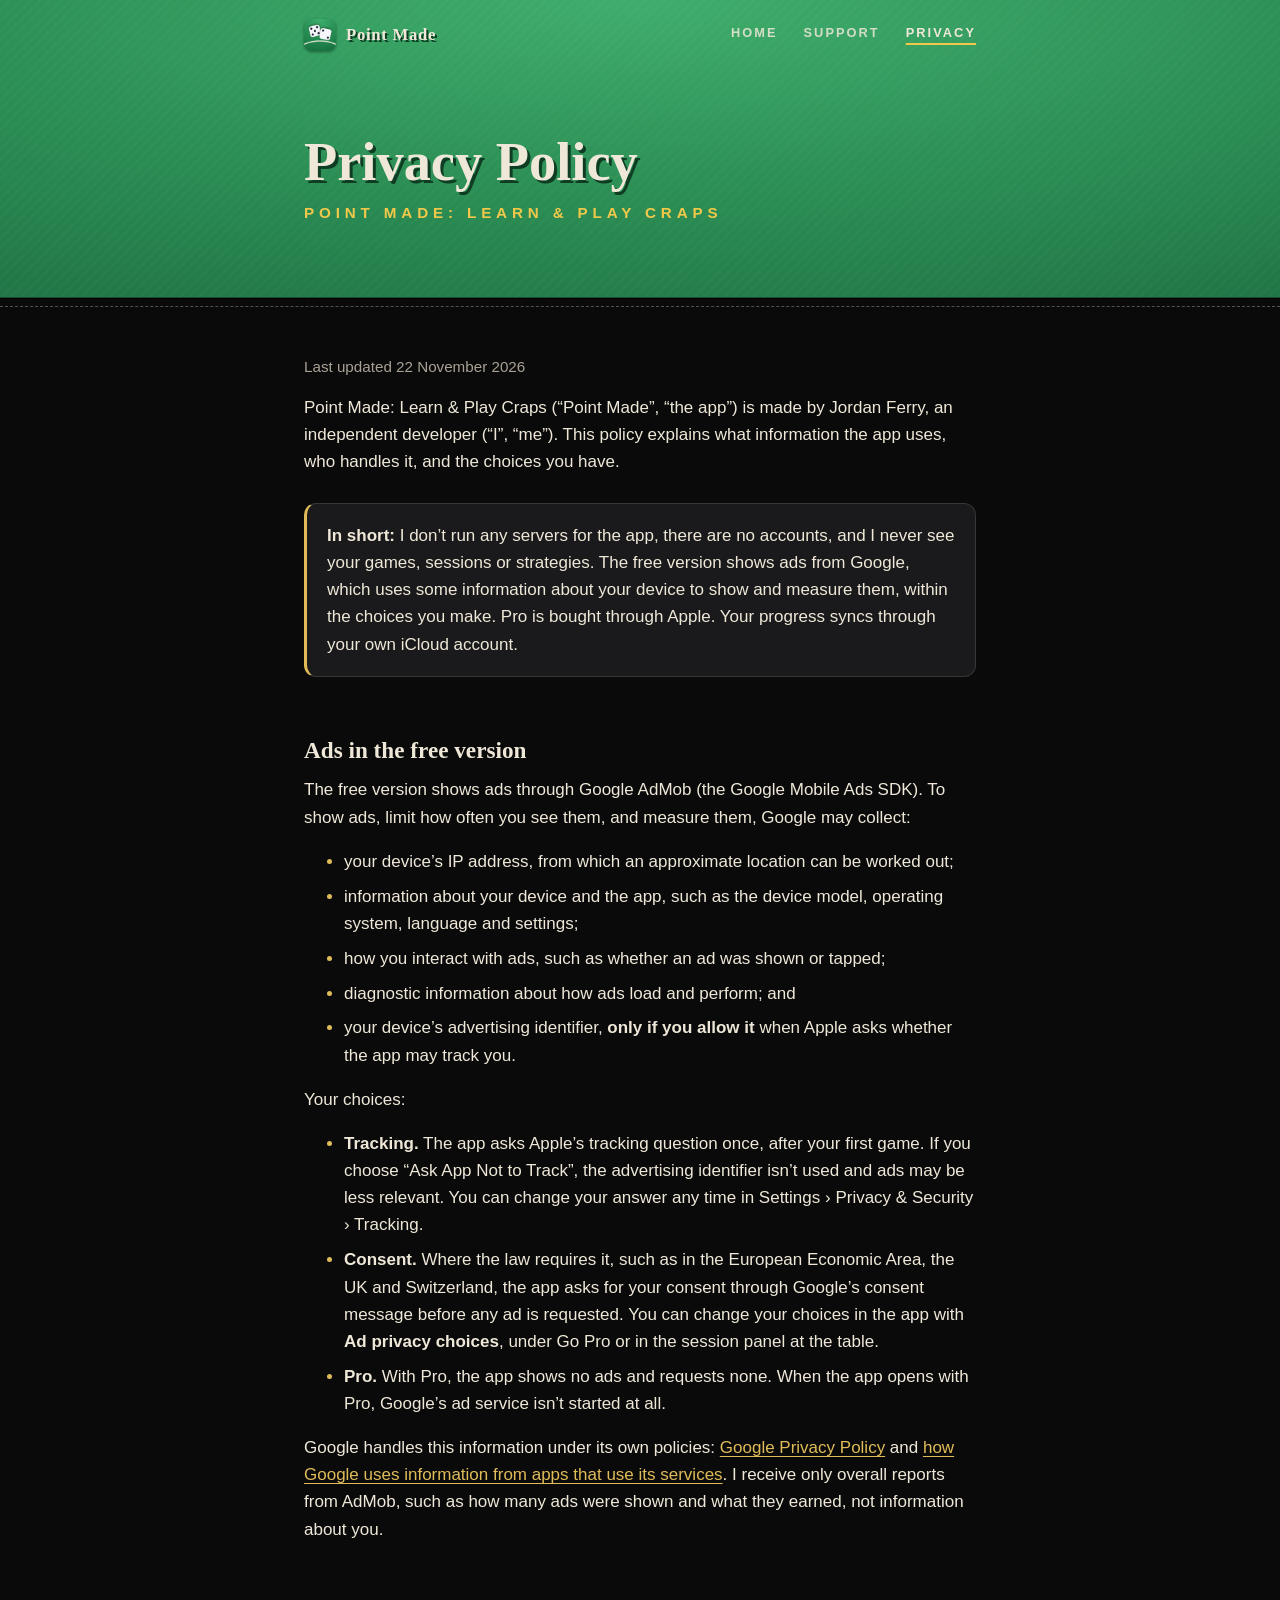
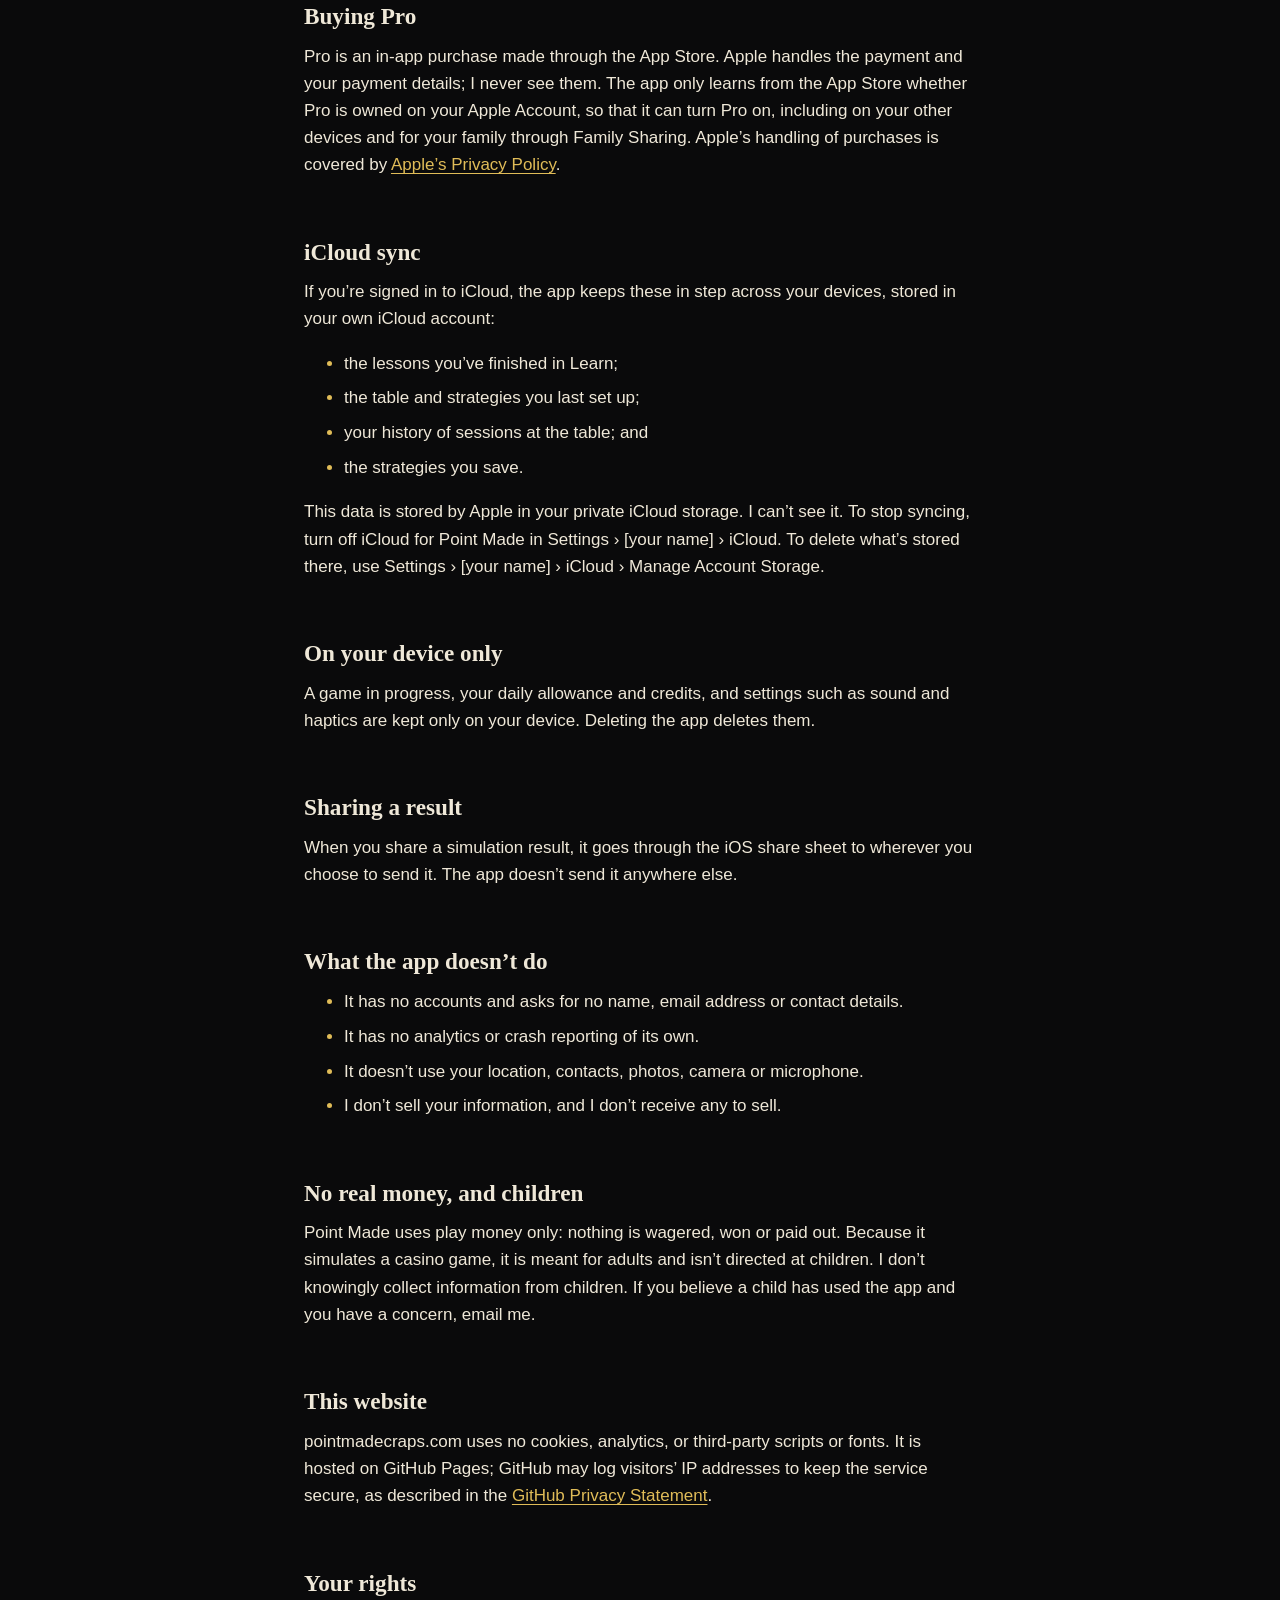
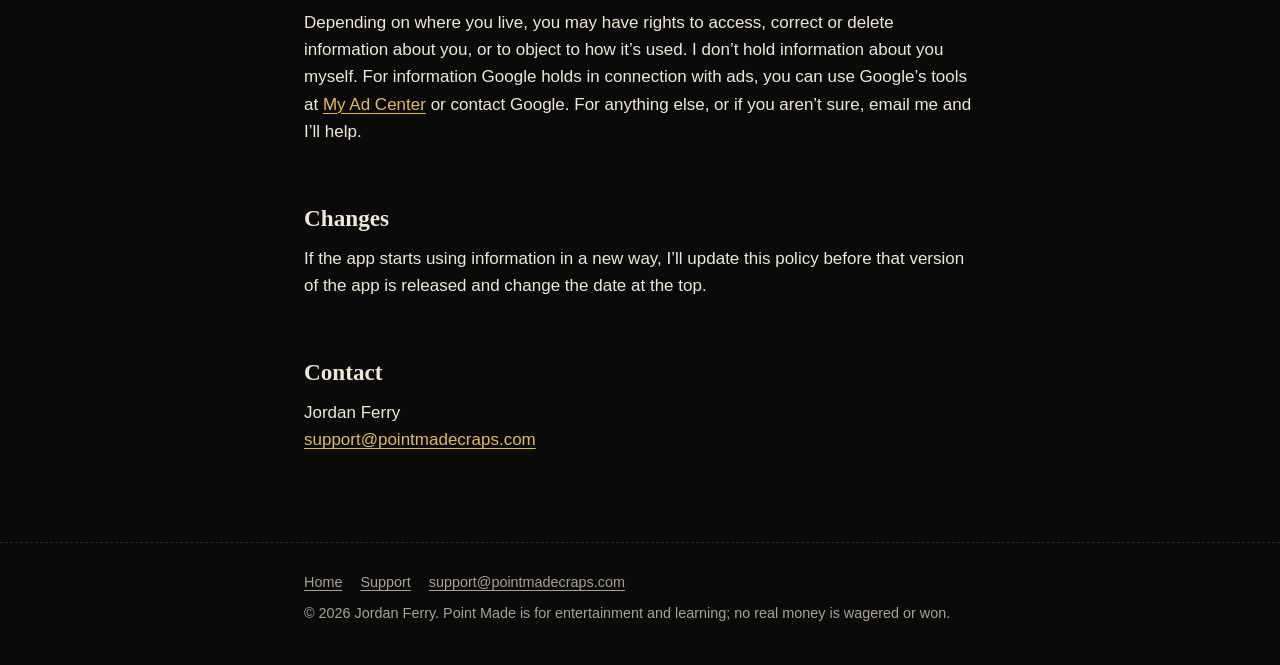
==== privacy/index.html @ c073415a "The first pages: home, support, privacy policy Plain HTML and one stylesheet, dressed like the app (" ====
<!doctype html>
<html lang="en">
<head>
  <meta charset="utf-8">
  <meta name="viewport" content="width=device-width, initial-scale=1, viewport-fit=cover">
  <title>Privacy Policy · Point Made</title>
  <meta name="description" content="How Point Made: Learn &amp; Play Craps handles your information: ads from Google in the free version, the Pro purchase through the App Store, and sync through your own iCloud.">
  <meta name="theme-color" content="#2c8f55">
  <link rel="icon" href="/images/icon-32.png" sizes="32x32" type="image/png">
  <link rel="apple-touch-icon" href="/images/icon-180.png">
  <link rel="stylesheet" href="/styles.css">
</head>
<body>
  <a class="skip" href="#main">Skip to content</a>

  <header class="felt">
    <div class="bar">
      <a class="mark" href="/"><img src="/images/icon-180.png" alt="" width="32" height="32"><span>Point Made</span></a>
      <nav aria-label="Site">
        <ul>
          <li><a href="/">Home</a></li>
          <li><a href="/support/">Support</a></li>
          <li><a href="/privacy/" aria-current="page">Privacy</a></li>
        </ul>
      </nav>
    </div>
    <div class="hero">
      <h1 class="page-title">Privacy Policy</h1>
      <p class="tagline">Point Made: Learn &amp; Play Craps</p>
    </div>
  </header>

  <main id="main">
    <div class="column">
      <p class="updated">Last updated 22 November 2026</p>

      <p>Point Made: Learn &amp; Play Craps (“Point Made”, “the app”) is made by Jordan Ferry, an independent developer (“I”, “me”). This policy explains what information the app uses, who handles it, and the choices you have.</p>

      <div class="note">
        <p><strong>In short:</strong> I don’t run any servers for the app, there are no accounts, and I never see your games, sessions or strategies. The free version shows ads from Google, which uses some information about your device to show and measure them, within the choices you make. Pro is bought through Apple. Your progress syncs through your own iCloud account.</p>
      </div>

      <h2>Ads in the free version</h2>
      <p>The free version shows ads through Google AdMob (the Google Mobile Ads SDK). To show ads, limit how often you see them, and measure them, Google may collect:</p>
      <ul>
        <li>your device’s IP address, from which an approximate location can be worked out;</li>
        <li>information about your device and the app, such as the device model, operating system, language and settings;</li>
        <li>how you interact with ads, such as whether an ad was shown or tapped;</li>
        <li>diagnostic information about how ads load and perform; and</li>
        <li>your device’s advertising identifier, <strong>only if you allow it</strong> when Apple asks whether the app may track you.</li>
      </ul>
      <p>Your choices:</p>
      <ul>
        <li><strong>Tracking.</strong> The app asks Apple’s tracking question once, after your first game. If you choose “Ask App Not to Track”, the advertising identifier isn’t used and ads may be less relevant. You can change your answer any time in Settings › Privacy &amp; Security › Tracking.</li>
        <li><strong>Consent.</strong> Where the law requires it, such as in the European Economic Area, the UK and Switzerland, the app asks for your consent through Google’s consent message before any ad is requested. You can change your choices in the app with <strong>Ad privacy choices</strong>, under Go Pro or in the session panel at the table.</li>
        <li><strong>Pro.</strong> With Pro, the app shows no ads and requests none. When the app opens with Pro, Google’s ad service isn’t started at all.</li>
      </ul>
      <p>Google handles this information under its own policies: <a href="https://policies.google.com/privacy">Google Privacy Policy</a> and <a href="https://policies.google.com/technologies/partner-sites">how Google uses information from apps that use its services</a>. I receive only overall reports from AdMob, such as how many ads were shown and what they earned, not information about you.</p>

      <h2>Buying Pro</h2>
      <p>Pro is an in-app purchase made through the App Store. Apple handles the payment and your payment details; I never see them. The app only learns from the App Store whether Pro is owned on your Apple Account, so that it can turn Pro on, including on your other devices and for your family through Family Sharing. Apple’s handling of purchases is covered by <a href="https://www.apple.com/legal/privacy/">Apple’s Privacy Policy</a>.</p>

      <h2>iCloud sync</h2>
      <p>If you’re signed in to iCloud, the app keeps these in step across your devices, stored in your own iCloud account:</p>
      <ul>
        <li>the lessons you’ve finished in Learn;</li>
        <li>the table and strategies you last set up;</li>
        <li>your history of sessions at the table; and</li>
        <li>the strategies you save.</li>
      </ul>
      <p>This data is stored by Apple in your private iCloud storage. I can’t see it. To stop syncing, turn off iCloud for Point Made in Settings › [your name] › iCloud. To delete what’s stored there, use Settings › [your name] › iCloud › Manage Account Storage.</p>

      <h2>On your device only</h2>
      <p>A game in progress, your daily allowance and credits, and settings such as sound and haptics are kept only on your device. Deleting the app deletes them.</p>

      <h2>Sharing a result</h2>
      <p>When you share a simulation result, it goes through the iOS share sheet to wherever you choose to send it. The app doesn’t send it anywhere else.</p>

      <h2>What the app doesn’t do</h2>
      <ul>
        <li>It has no accounts and asks for no name, email address or contact details.</li>
        <li>It has no analytics or crash reporting of its own.</li>
        <li>It doesn’t use your location, contacts, photos, camera or microphone.</li>
        <li>I don’t sell your information, and I don’t receive any to sell.</li>
      </ul>

      <h2>No real money, and children</h2>
      <p>Point Made uses play money only: nothing is wagered, won or paid out. Because it simulates a casino game, it is meant for adults and isn’t directed at children. I don’t knowingly collect information from children. If you believe a child has used the app and you have a concern, email me.</p>

      <h2>This website</h2>
      <p>pointmadecraps.com uses no cookies, analytics, or third-party scripts or fonts. It is hosted on GitHub Pages; GitHub may log visitors’ IP addresses to keep the service secure, as described in the <a href="https://docs.github.com/site-policy/privacy-policies/github-general-privacy-statement">GitHub Privacy Statement</a>.</p>

      <h2>Your rights</h2>
      <p>Depending on where you live, you may have rights to access, correct or delete information about you, or to object to how it’s used. I don’t hold information about you myself. For information Google holds in connection with ads, you can use Google’s tools at <a href="https://myadcenter.google.com/">My Ad Center</a> or contact Google. For anything else, or if you aren’t sure, email me and I’ll help.</p>

      <h2>Changes</h2>
      <p>If the app starts using information in a new way, I’ll update this policy before that version of the app is released and change the date at the top.</p>

      <h2>Contact</h2>
      <p>Jordan Ferry<br><a href="mailto:support@pointmadecraps.com">support@pointmadecraps.com</a></p>
    </div>
  </main>

  <footer>
    <div class="column">
      <p class="links"><a href="/">Home</a><a href="/support/">Support</a><a href="mailto:support@pointmadecraps.com">support@pointmadecraps.com</a></p>
      <p>© 2026 Jordan Ferry. Point Made is for entertainment and learning; no real money is wagered or won.</p>
    </div>
  </footer>
</body>
</html>
---- styles.css ----
/*
  Point Made — dressed like the app: the felt's green for the header, the
  rail's black below it, bone-white text, brass for what you can press.
  One deliberate dark look, as in the app. No web fonts: Rockwell is the
  slab face the app screens its layout in, built into Apple devices and most
  Windows machines; elsewhere a sturdy serif stands in. Nothing here loads
  from anywhere but this site.
*/

:root {
  color-scheme: dark;

  --ground: #0a0a0b;
  --panel: #1a1a1c;
  --well: #0f0f10;
  --text: #efe8d8;
  --quiet: #a9a294;
  --hairline: rgba(239, 232, 216, 0.14);
  --seam: rgba(239, 232, 216, 0.32);

  --felt-centre: #3fae6c;
  --felt-middle: #2c8f55;
  --felt-edge: #1b6a3f;
  --felt-shadow: #0f3d24;
  --tagline: #f2c84b;

  --brass-top: #e0bc58;
  --brass-bottom: #a8791f;
  --on-brass: #1e1505;

  --win: #7ee6a8;

  --slab: Rockwell, "Rockwell Nova", "Roboto Slab", "Zilla Slab", "Clarendon", Georgia, serif;
  --body: -apple-system, BlinkMacSystemFont, "SF Pro Text", "Segoe UI", Roboto, "Helvetica Neue", Arial, sans-serif;

  --measure: 42rem;
  --gutter: clamp(16px, 5vw, 40px);
}

*, *::before, *::after { box-sizing: border-box; }

html { -webkit-text-size-adjust: 100%; }

body {
  margin: 0;
  background: var(--ground);
  color: var(--text);
  font: 400 1.0625rem/1.6 var(--body);
  -webkit-font-smoothing: antialiased;
}

img { max-width: 100%; height: auto; display: block; }

a { color: var(--brass-top); text-underline-offset: 0.18em; text-decoration-thickness: 1px; }
a:hover { color: #f0d27a; }

:focus-visible {
  outline: 2px solid var(--brass-top);
  outline-offset: 3px;
  border-radius: 4px;
}

.skip {
  position: absolute;
  left: -999px;
  top: 8px;
  padding: 8px 14px;
  background: var(--brass-top);
  color: var(--on-brass);
  border-radius: 8px;
  font-weight: 700;
  z-index: 10;
}
.skip:focus { left: 8px; }

/* ---------- The felt: header ---------- */

.felt {
  position: relative;
  background:
    repeating-linear-gradient(135deg, rgba(255, 255, 255, 0.025) 0 2px, transparent 2px 7px),
    radial-gradient(120% 140% at 50% 0%, var(--felt-centre) 0%, var(--felt-middle) 45%, var(--felt-edge) 100%);
  padding-inline: var(--gutter);
  /* The rail's stitched seam where the felt ends. */
  border-bottom: 1px solid #000;
  box-shadow: inset 0 -1px 0 rgba(0, 0, 0, 0.35);
}
.felt::after {
  content: "";
  position: absolute;
  left: 0;
  right: 0;
  bottom: -9px;
  height: 0;
  border-top: 1.5px dashed var(--seam);
}

.bar {
  max-width: var(--measure);
  margin-inline: auto;
  display: flex;
  align-items: center;
  justify-content: space-between;
  gap: 16px;
  padding-block: 18px;
}

.mark {
  display: inline-flex;
  align-items: center;
  gap: 10px;
  color: var(--text);
  text-decoration: none;
  font: 700 1.05rem/1 var(--slab);
  letter-spacing: 0.04em;
  text-shadow: 2px 2px 0 var(--felt-shadow);
}
.mark img { width: 32px; height: 32px; border-radius: 8px; box-shadow: 0 1px 3px rgba(0, 0, 0, 0.4); }
.mark:hover { color: var(--text); }

nav ul {
  display: flex;
  gap: clamp(14px, 4vw, 26px);
  margin: 0;
  padding: 0;
  list-style: none;
}
nav a {
  color: var(--text);
  text-decoration: none;
  font-size: 0.8rem;
  font-weight: 700;
  letter-spacing: 0.16em;
  text-transform: uppercase;
  opacity: 0.85;
}
nav a:hover { color: var(--text); opacity: 1; }
nav a[aria-current="page"] { opacity: 1; text-decoration: underline; text-decoration-color: var(--tagline); text-underline-offset: 0.5em; text-decoration-thickness: 2px; }

.hero {
  max-width: var(--measure);
  margin-inline: auto;
  padding-block: clamp(28px, 7vw, 64px) clamp(36px, 8vw, 72px);
}

.wordmark {
  margin: 0;
  font: 700 clamp(2.9rem, 13vw, 5.4rem)/0.95 var(--slab);
  letter-spacing: 0.01em;
  color: var(--text);
  text-shadow: 3px 4px 0 var(--felt-shadow);
  text-wrap: balance;
}

.tagline {
  margin: 14px 0 0;
  color: var(--tagline);
  font-weight: 800;
  font-size: clamp(0.78rem, 2.6vw, 0.95rem);
  letter-spacing: 0.32em;
  text-transform: uppercase;
}

.lead {
  max-width: 36rem;
  margin: 24px 0 0;
  font-size: clamp(1.1rem, 3.2vw, 1.3rem);
  line-height: 1.5;
  color: var(--text);
}

.page-title {
  margin: 0;
  font: 700 clamp(2.2rem, 9vw, 3.4rem)/1 var(--slab);
  text-shadow: 3px 3px 0 var(--felt-shadow);
  text-wrap: balance;
}
.page-title + .tagline { margin-top: 12px; }

/* The App Store's place: a brass-edged plate until there's a badge. */
.plate {
  display: inline-flex;
  align-items: center;
  gap: 10px;
  margin-top: 28px;
  padding: 12px 18px;
  border-radius: 999px;
  background: rgba(10, 10, 11, 0.55);
  border: 1px solid rgba(224, 188, 88, 0.6);
  font-weight: 600;
  font-size: 0.95rem;
}
.plate .dot {
  width: 8px;
  height: 8px;
  border-radius: 50%;
  background: var(--tagline);
}

/* ---------- The rail: the page below ---------- */

main {
  padding-inline: var(--gutter);
  padding-block: clamp(36px, 7vw, 56px) 24px;
}

.column {
  max-width: var(--measure);
  margin-inline: auto;
}

h2 {
  margin: 2.6em 0 0.5em;
  font: 700 1.45rem/1.2 var(--slab);
  color: var(--text);
  text-wrap: balance;
}
.column > h2:first-child { margin-top: 0; }

h3 {
  margin: 1.8em 0 0.35em;
  font-size: 1.05rem;
  font-weight: 700;
  color: var(--text);
}

p, ul, ol { margin: 0 0 1em; }
li { margin-bottom: 0.45em; }
li::marker { color: var(--brass-top); }

.quiet { color: var(--quiet); }

.eyebrow {
  margin: 0 0 10px;
  color: var(--quiet);
  font-size: 0.75rem;
  font-weight: 700;
  letter-spacing: 0.18em;
  text-transform: uppercase;
}

/* Ways to play: four panels, two across where there's room. */
.modes {
  display: grid;
  grid-template-columns: repeat(auto-fit, minmax(min(100%, 17rem), 1fr));
  gap: 14px;
  margin: 0 0 8px;
  padding: 0;
  list-style: none;
}
.modes li {
  margin: 0;
  padding: 20px 20px 18px;
  background: var(--panel);
  border: 1px solid var(--hairline);
  border-radius: 16px;
}
.modes h3 {
  margin: 0 0 6px;
  font: 700 1.2rem/1.2 var(--slab);
}
.modes p { margin: 0; color: var(--quiet); }

/* A boxed note: the one thing on a page that stands apart. */
.note {
  margin: 1.6em 0;
  padding: 18px 20px;
  background: var(--panel);
  border: 1px solid var(--hairline);
  border-left: 3px solid var(--brass-top);
  border-radius: 12px;
}
.note p:last-child { margin-bottom: 0; }

.contact {
  display: inline-block;
  margin: 4px 0 8px;
  padding: 12px 22px;
  border-radius: 999px;
  background: linear-gradient(var(--brass-top), var(--brass-bottom));
  color: var(--on-brass);
  font-weight: 800;
  letter-spacing: 0.02em;
  text-decoration: none;
  box-shadow: 0 1px 0 rgba(255, 255, 255, 0.25) inset, 0 2px 6px rgba(0, 0, 0, 0.4);
}
.contact:hover { color: var(--on-brass); filter: brightness(1.06); }

/* Questions and answers. */
.faq {
  margin: 0;
  padding: 0;
  border-top: 1px solid var(--hairline);
}
.faq details {
  border-bottom: 1px solid var(--hairline);
}
.faq summary {
  cursor: pointer;
  list-style: none;
  padding: 16px 32px 16px 0;
  position: relative;
  font-weight: 700;
}
.faq summary::-webkit-details-marker { display: none; }
.faq summary::after {
  content: "+";
  position: absolute;
  right: 4px;
  top: 12px;
  color: var(--brass-top);
  font: 700 1.4rem/1.2 var(--body);
}
.faq details[open] summary::after { content: "–"; }
.faq details > div { padding: 0 0 12px; }
.after-faq { margin-top: 2em; }

/* Numbers that line up, like the app's allowance lines. */
.allowance {
  width: 100%;
  border-collapse: collapse;
  margin: 0.4em 0 1.2em;
  font-variant-numeric: tabular-nums;
}
.allowance th, .allowance td {
  text-align: left;
  padding: 10px 12px 10px 0;
  border-bottom: 1px solid var(--hairline);
  vertical-align: top;
}
.allowance th { color: var(--quiet); font-size: 0.75rem; letter-spacing: 0.14em; text-transform: uppercase; font-weight: 700; }
.allowance td:not(:first-child) { color: var(--win); font-weight: 700; white-space: nowrap; }

.updated { color: var(--quiet); font-size: 0.95rem; }

/* ---------- Footer ---------- */

footer {
  padding-inline: var(--gutter);
  padding-block: 28px 40px;
  margin-top: 48px;
  border-top: 1.5px dashed var(--hairline);
  color: var(--quiet);
  font-size: 0.9rem;
}
footer .column { display: grid; gap: 8px; }
footer p { margin: 0; }
footer a { color: var(--quiet); }
footer a:hover { color: var(--text); }
footer .links { display: flex; flex-wrap: wrap; gap: 6px 18px; }

@media (max-width: 480px) {
  .bar { flex-wrap: wrap; }
  .mark span { display: none; }
}
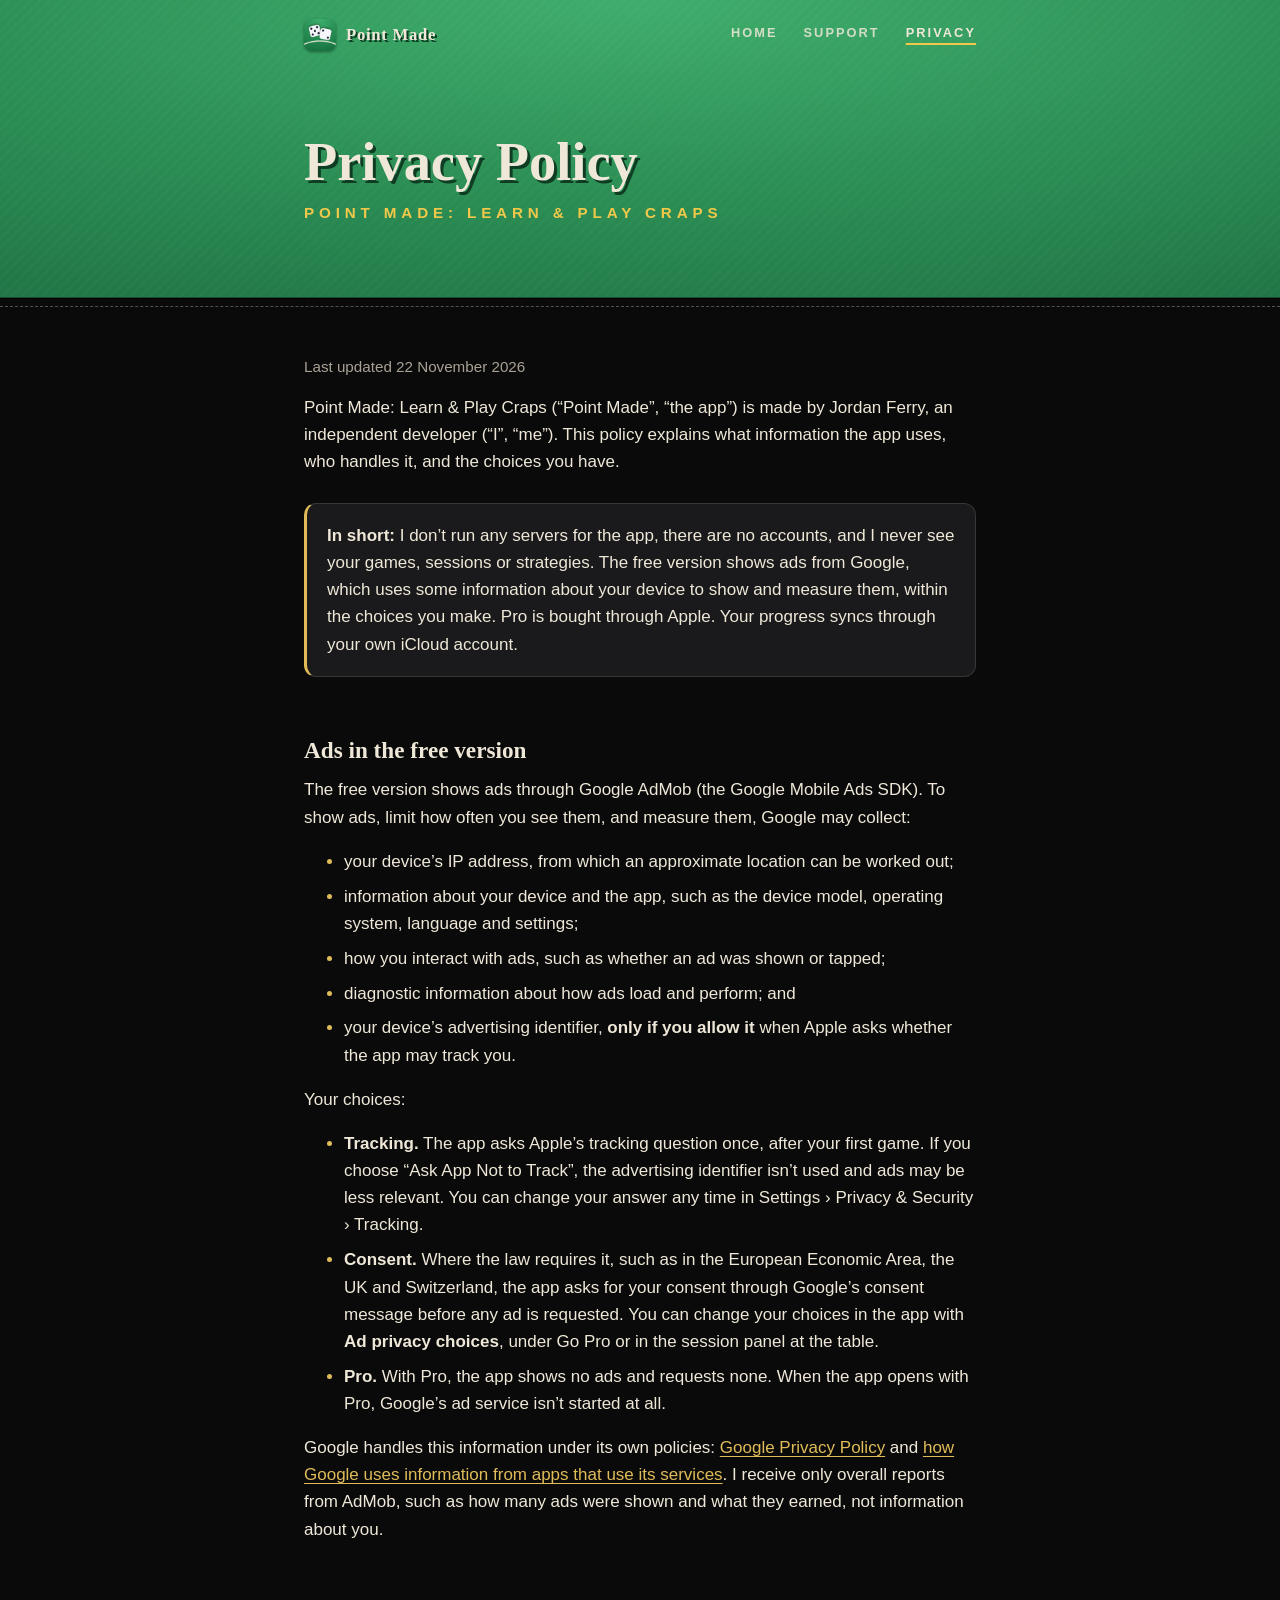
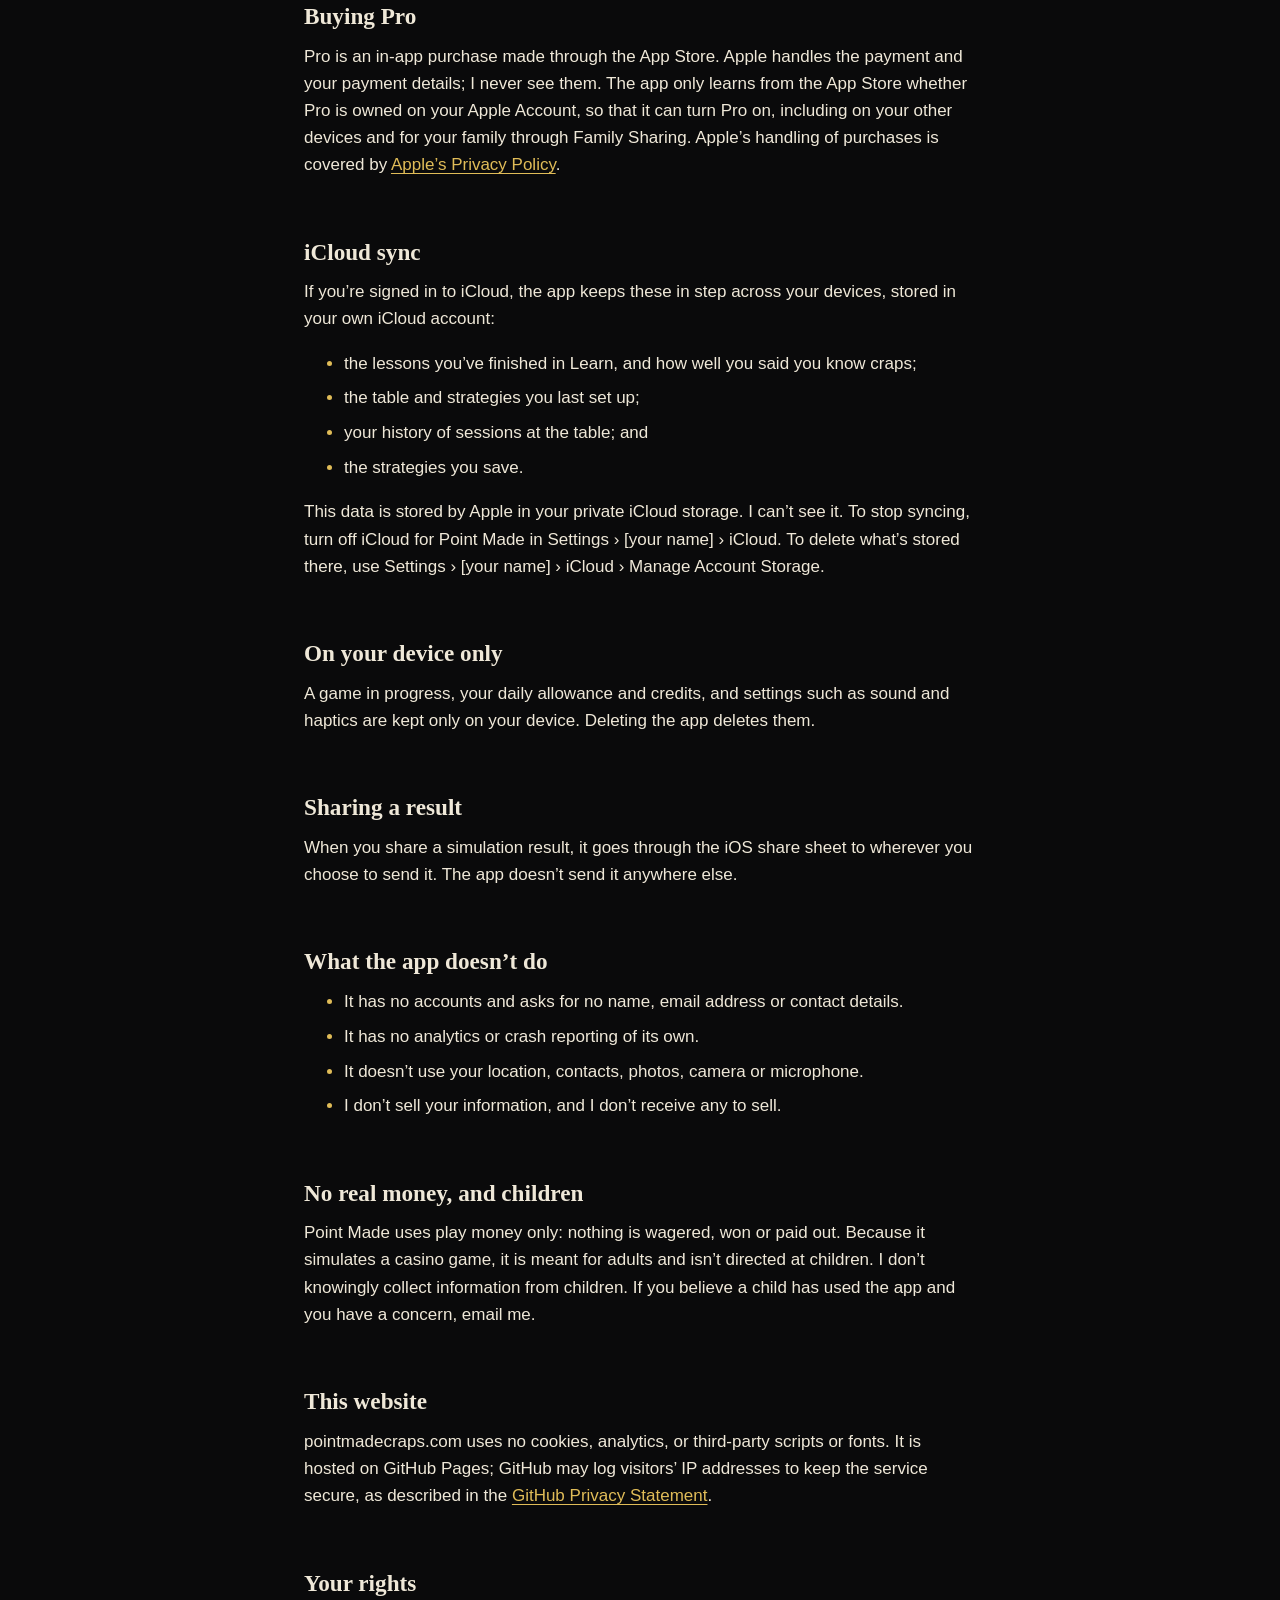
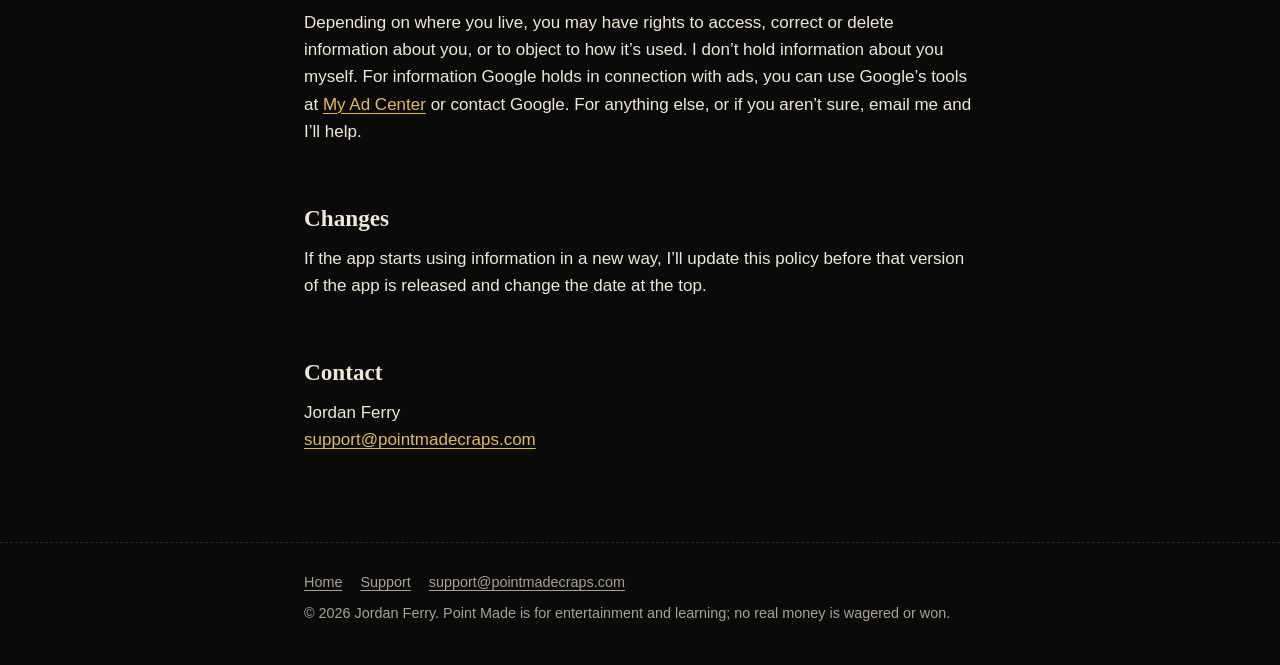
==== commit 94362c8a: "List the player's level among what syncs through iCloud Co-Authored-By: Claude Opus 5.5 <noreply@ant" ====
--- a/privacy/index.html
+++ b/privacy/index.html
@@ -63,7 +63,7 @@
       <h2>iCloud sync</h2>
       <p>If you’re signed in to iCloud, the app keeps these in step across your devices, stored in your own iCloud account:</p>
       <ul>
-        <li>the lessons you’ve finished in Learn;</li>
+        <li>the lessons you’ve finished in Learn, and how well you said you know craps;</li>
         <li>the table and strategies you last set up;</li>
         <li>your history of sessions at the table; and</li>
         <li>the strategies you save.</li>
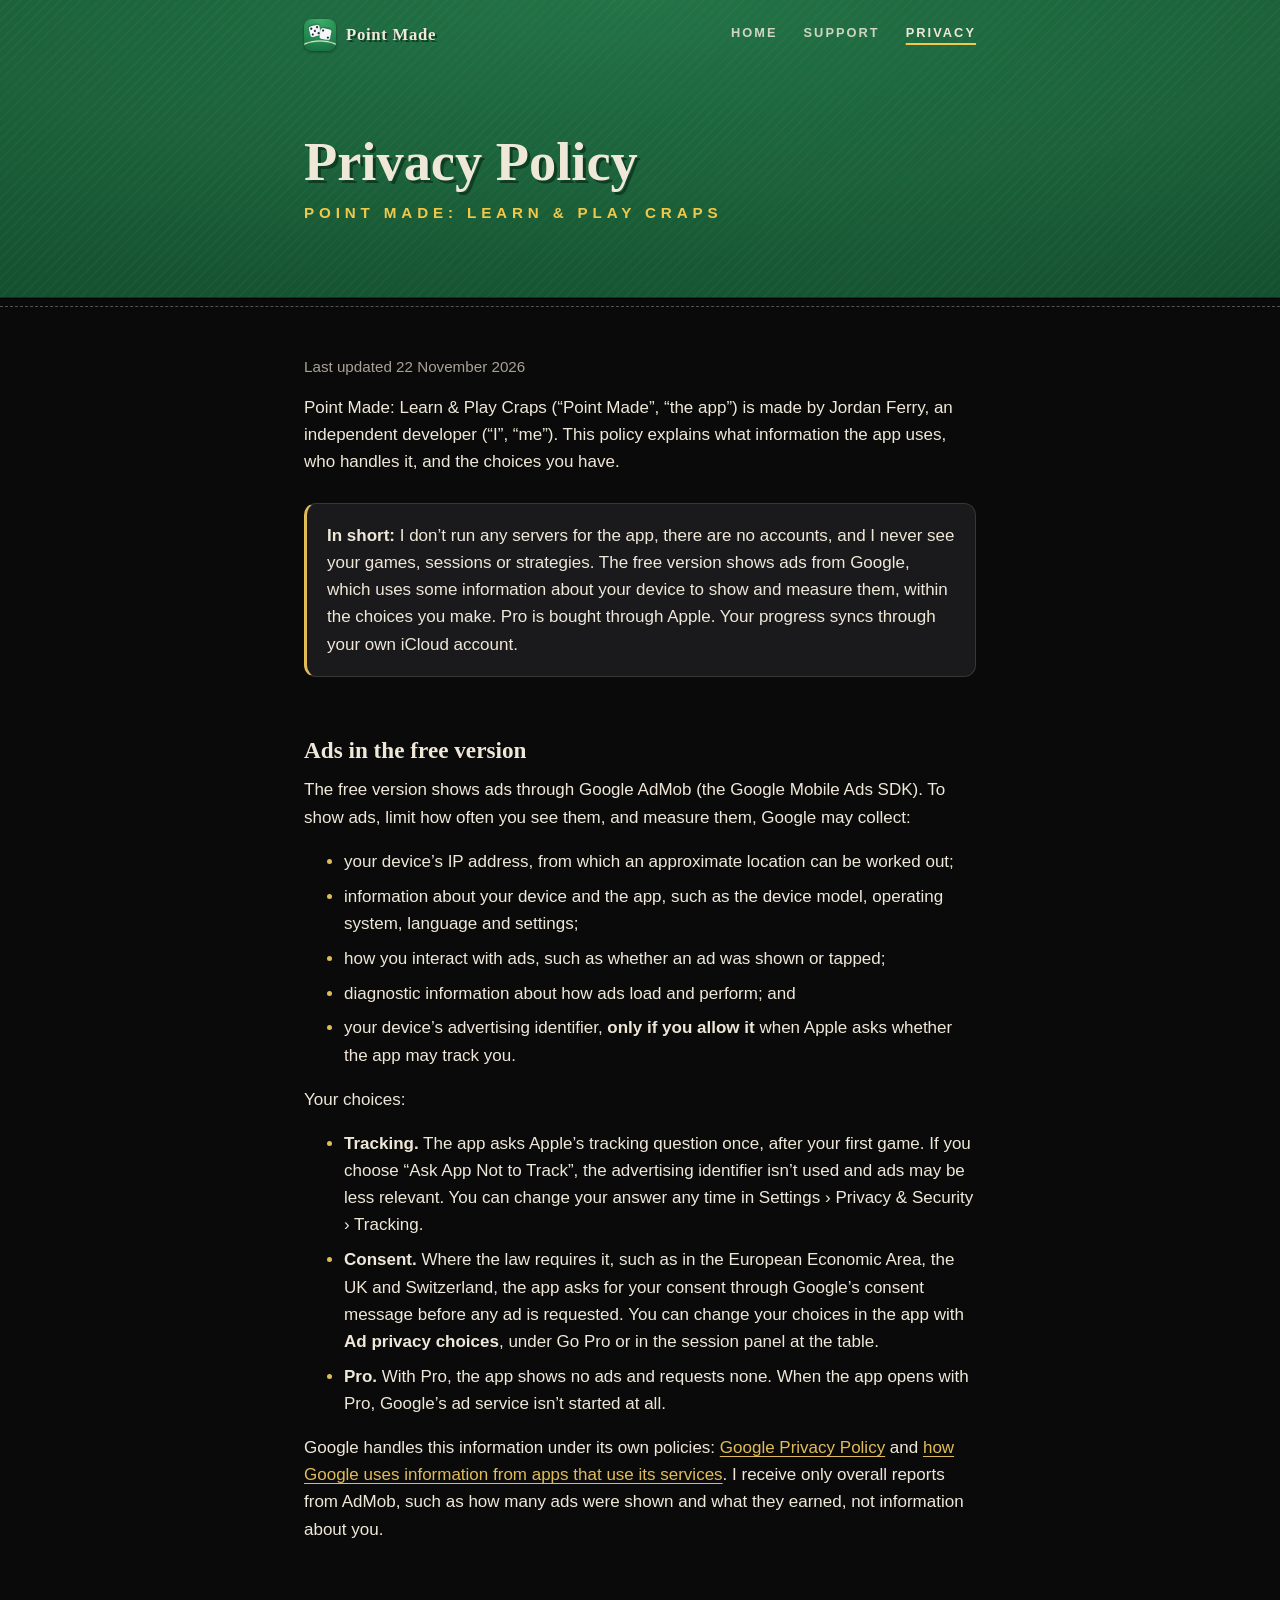
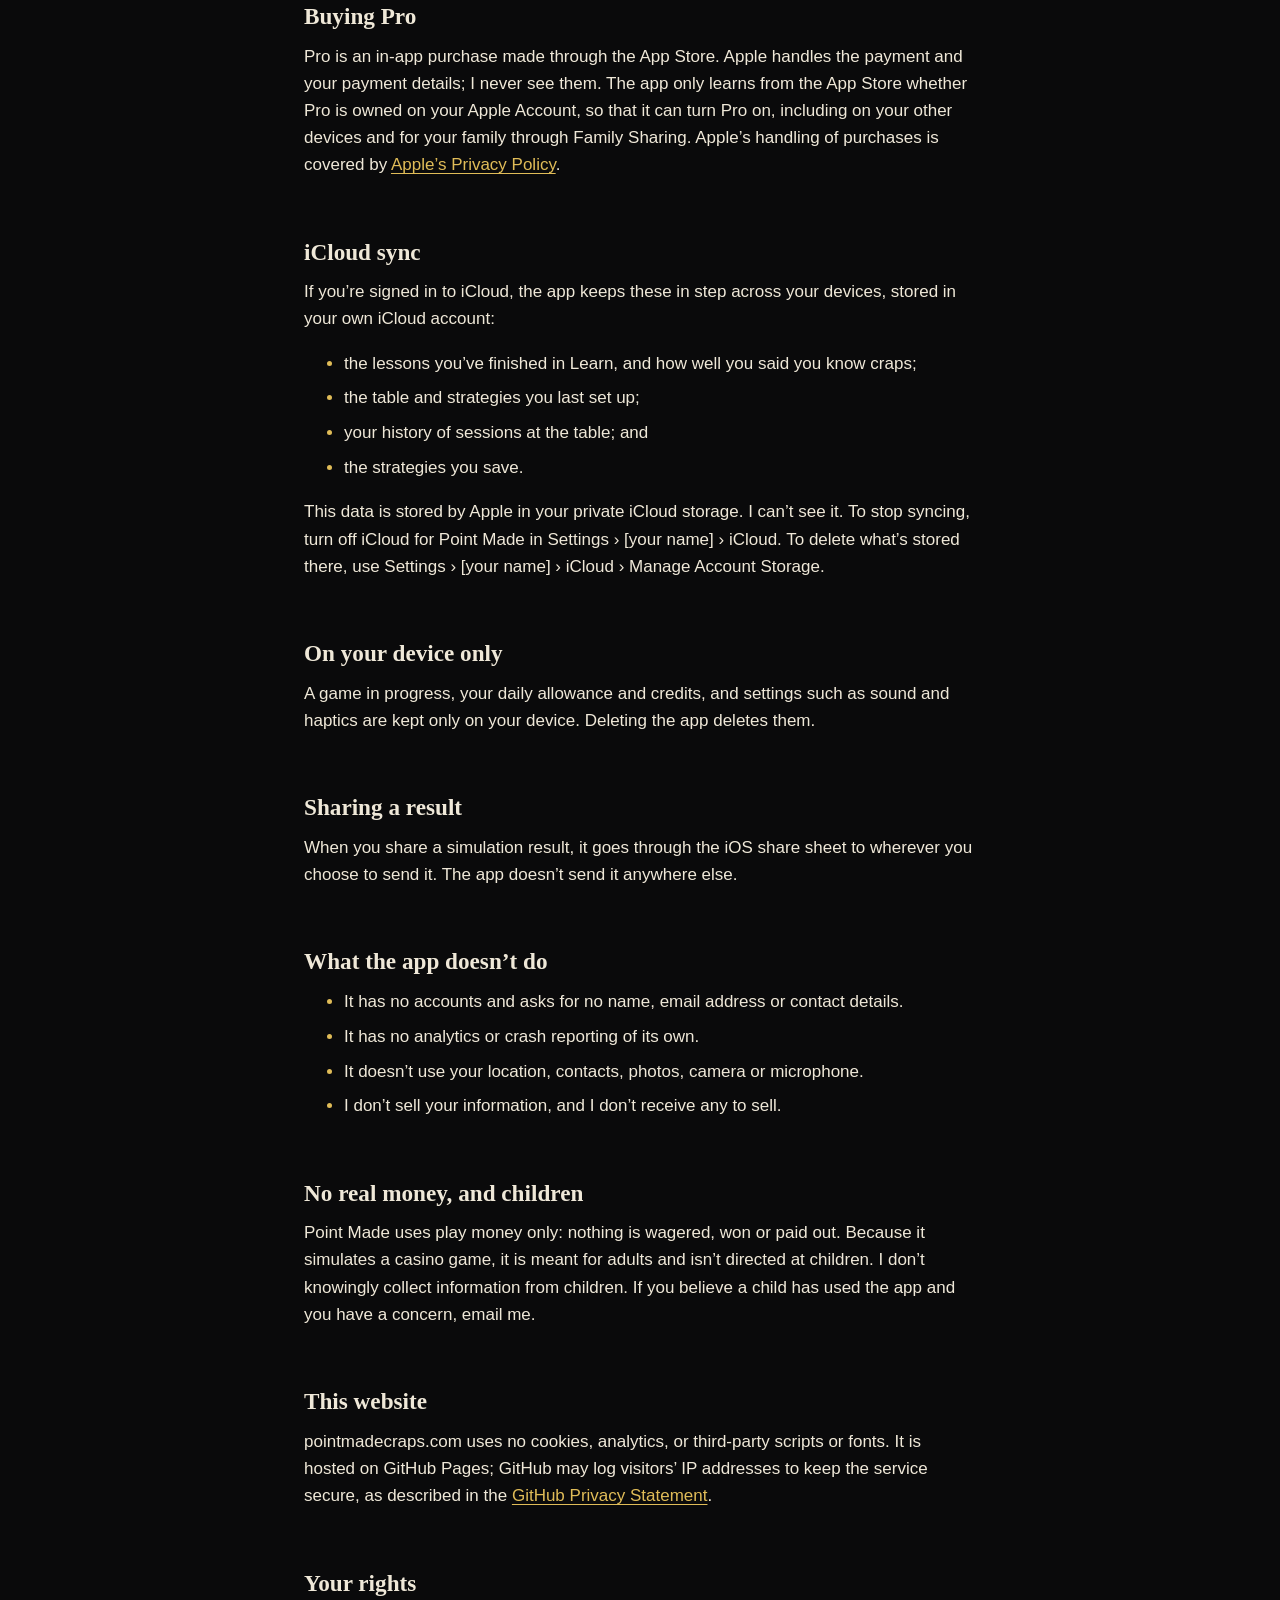
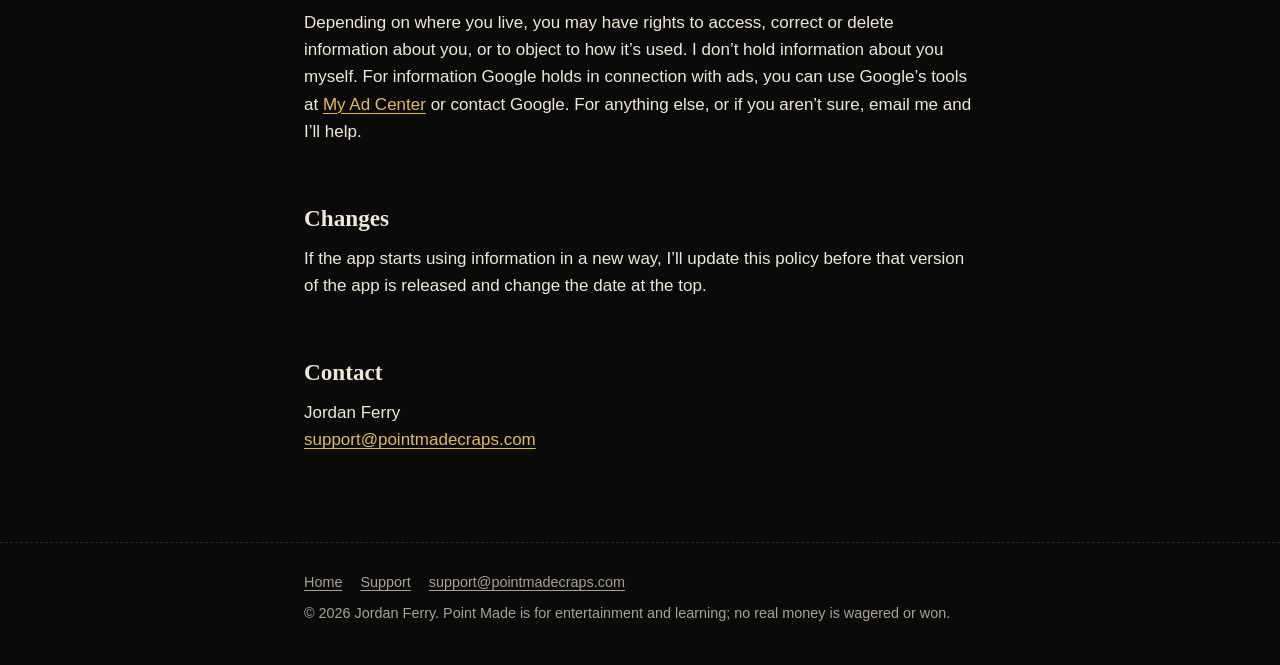
==== commit c4736bf3: "Match the app's darker felt The app's felt is darker so its lettering clears WCAG contrast. The site" ====
--- a/privacy/index.html
+++ b/privacy/index.html
@@ -5,7 +5,7 @@
   <meta name="viewport" content="width=device-width, initial-scale=1, viewport-fit=cover">
   <title>Privacy Policy · Point Made</title>
   <meta name="description" content="How Point Made: Learn &amp; Play Craps handles your information: ads from Google in the free version, the Pro purchase through the App Store, and sync through your own iCloud.">
-  <meta name="theme-color" content="#2c8f55">
+  <meta name="theme-color" content="#1b6139">
   <link rel="icon" href="/images/icon-32.png" sizes="32x32" type="image/png">
   <link rel="apple-touch-icon" href="/images/icon-180.png">
   <link rel="stylesheet" href="/styles.css">
--- a/styles.css
+++ b/styles.css
@@ -18,9 +18,9 @@
   --hairline: rgba(239, 232, 216, 0.14);
   --seam: rgba(239, 232, 216, 0.32);
 
-  --felt-centre: #3fae6c;
-  --felt-middle: #2c8f55;
-  --felt-edge: #1b6a3f;
+  --felt-centre: #237347;
+  --felt-middle: #1b6139;
+  --felt-edge: #11482a;
   --felt-shadow: #0f3d24;
   --tagline: #f2c84b;
 
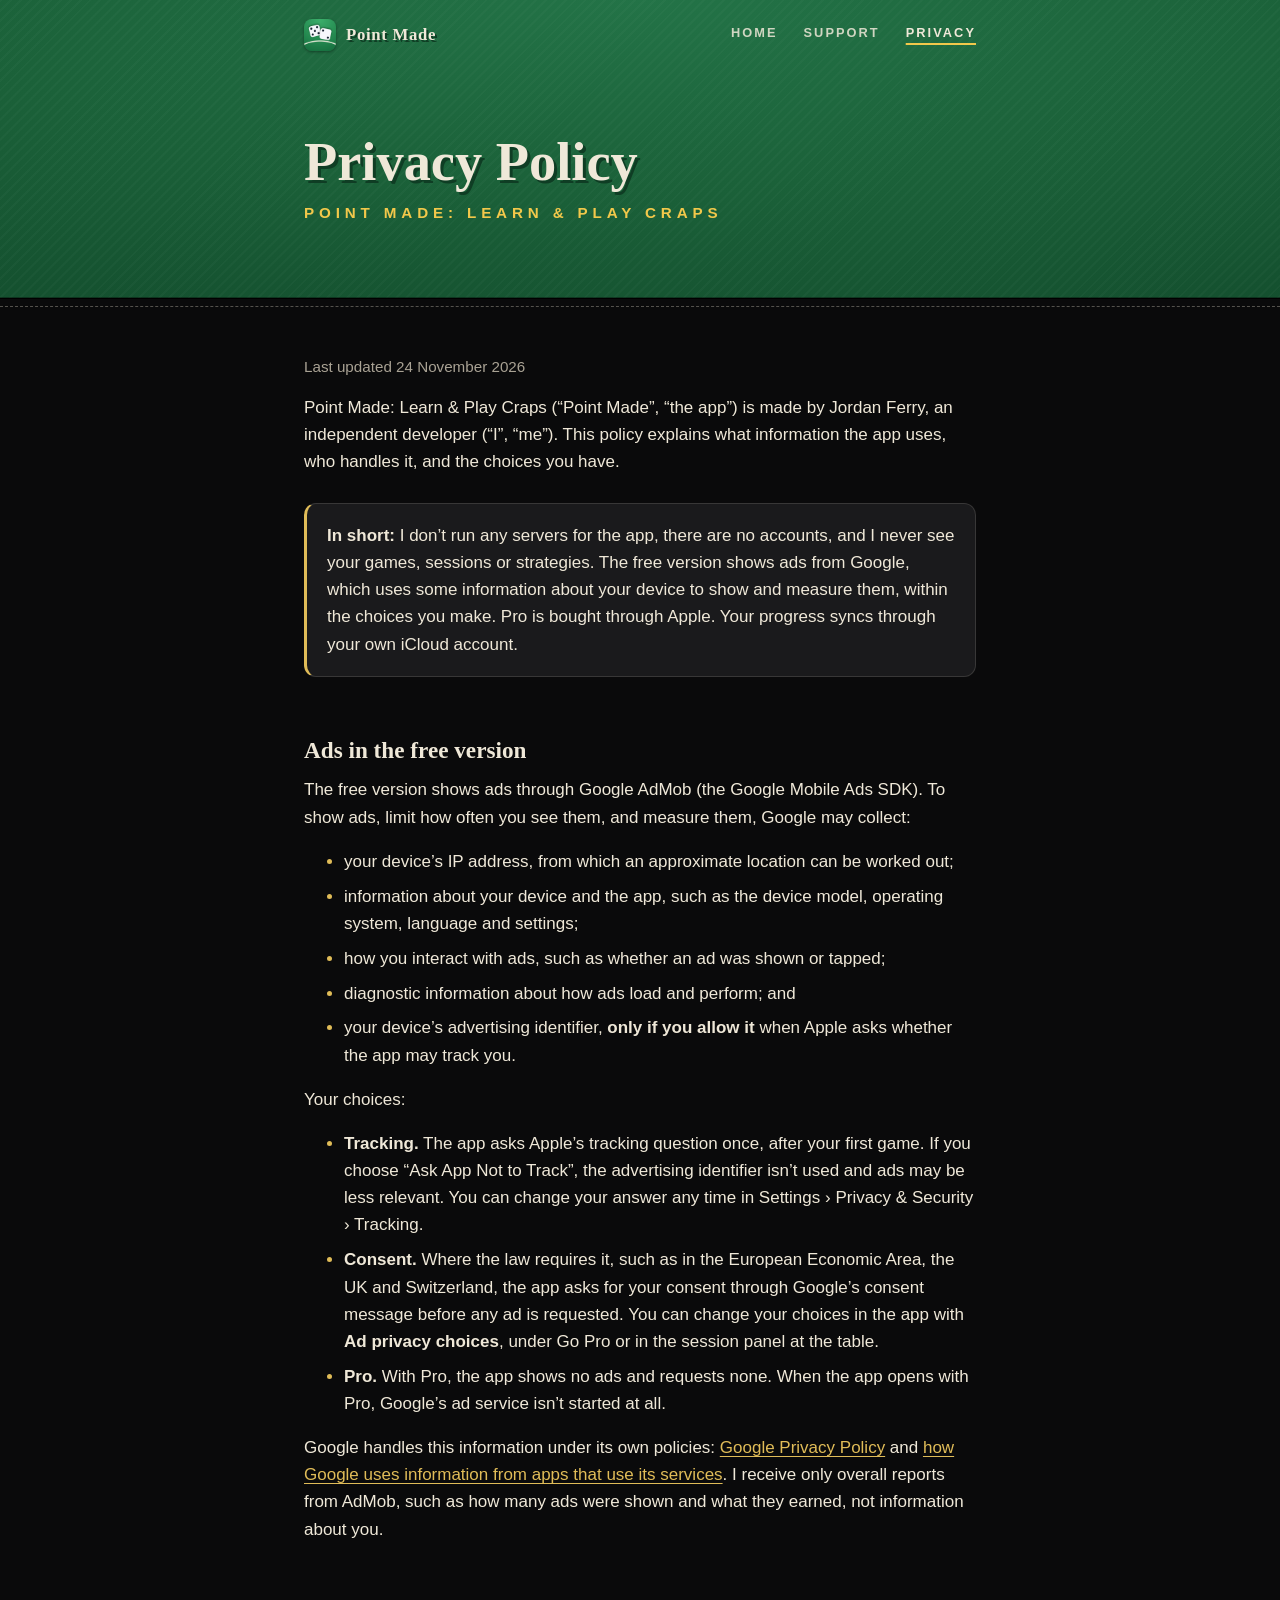
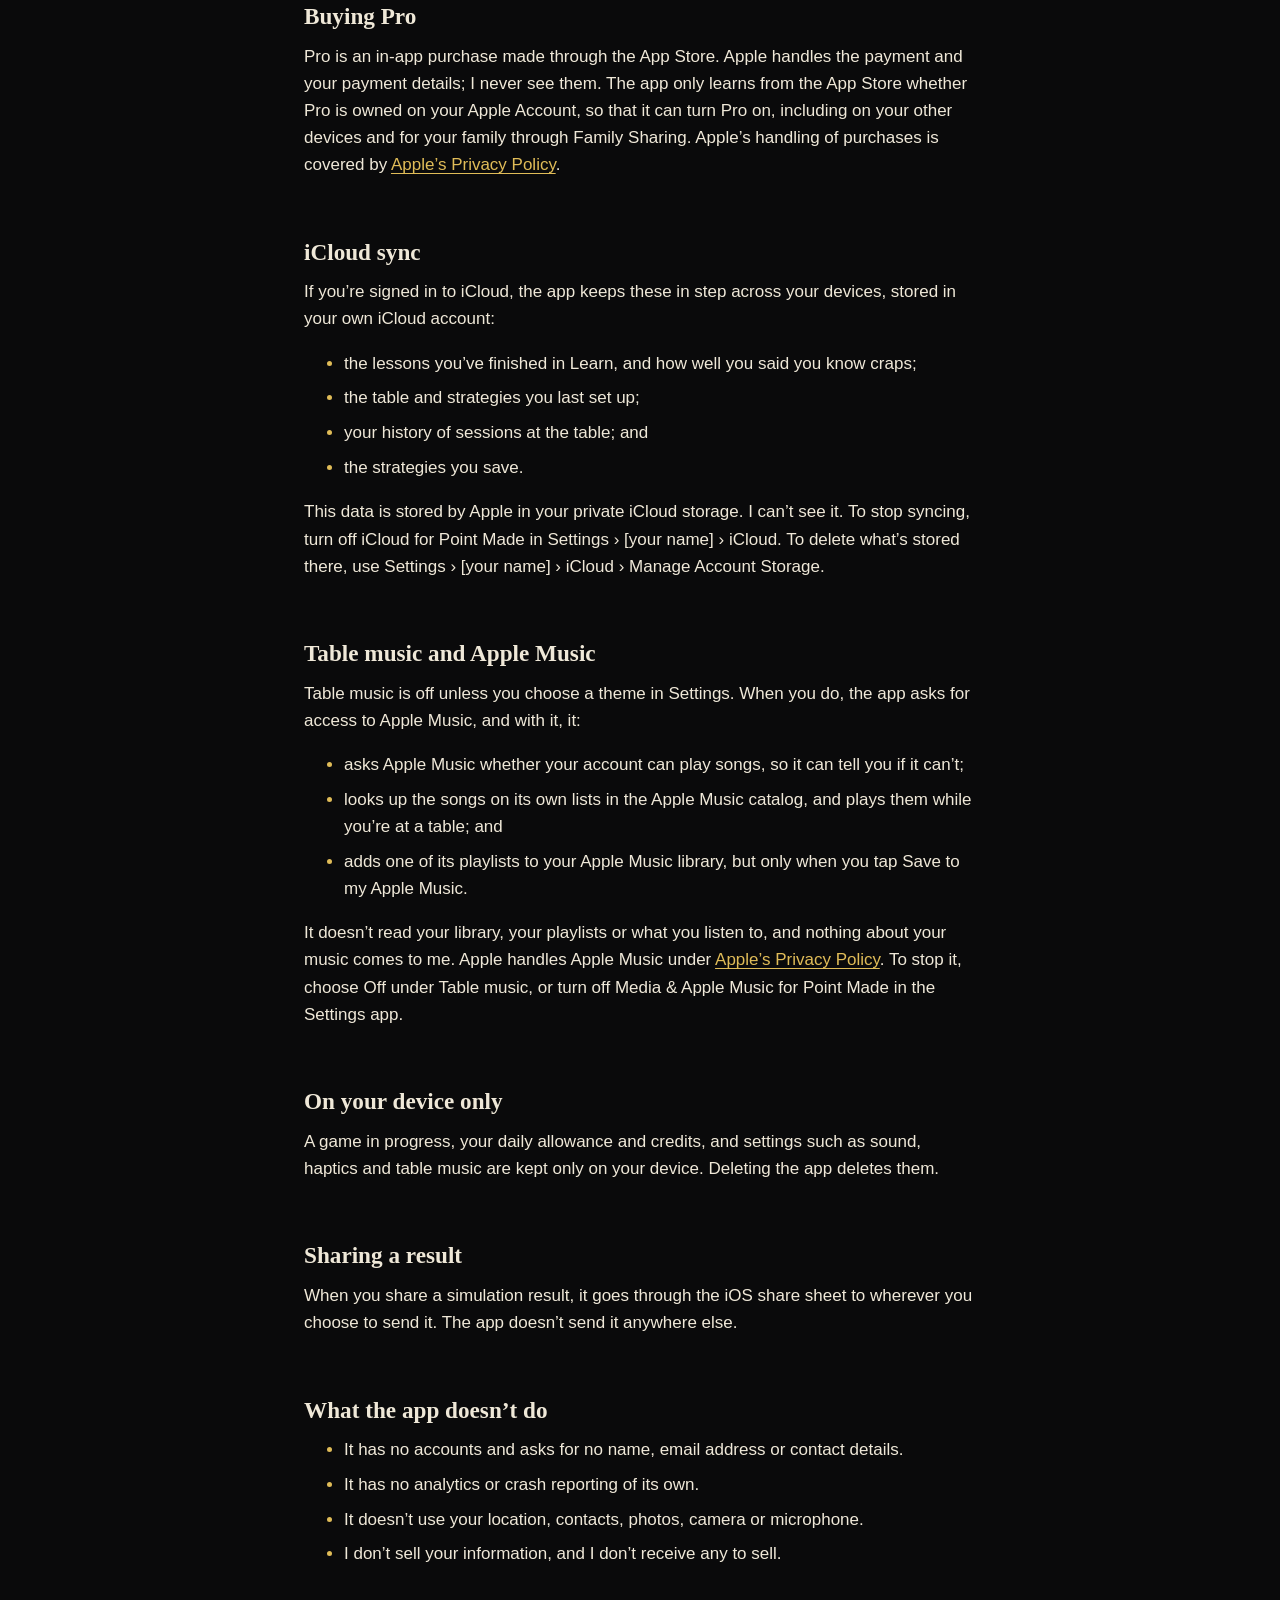
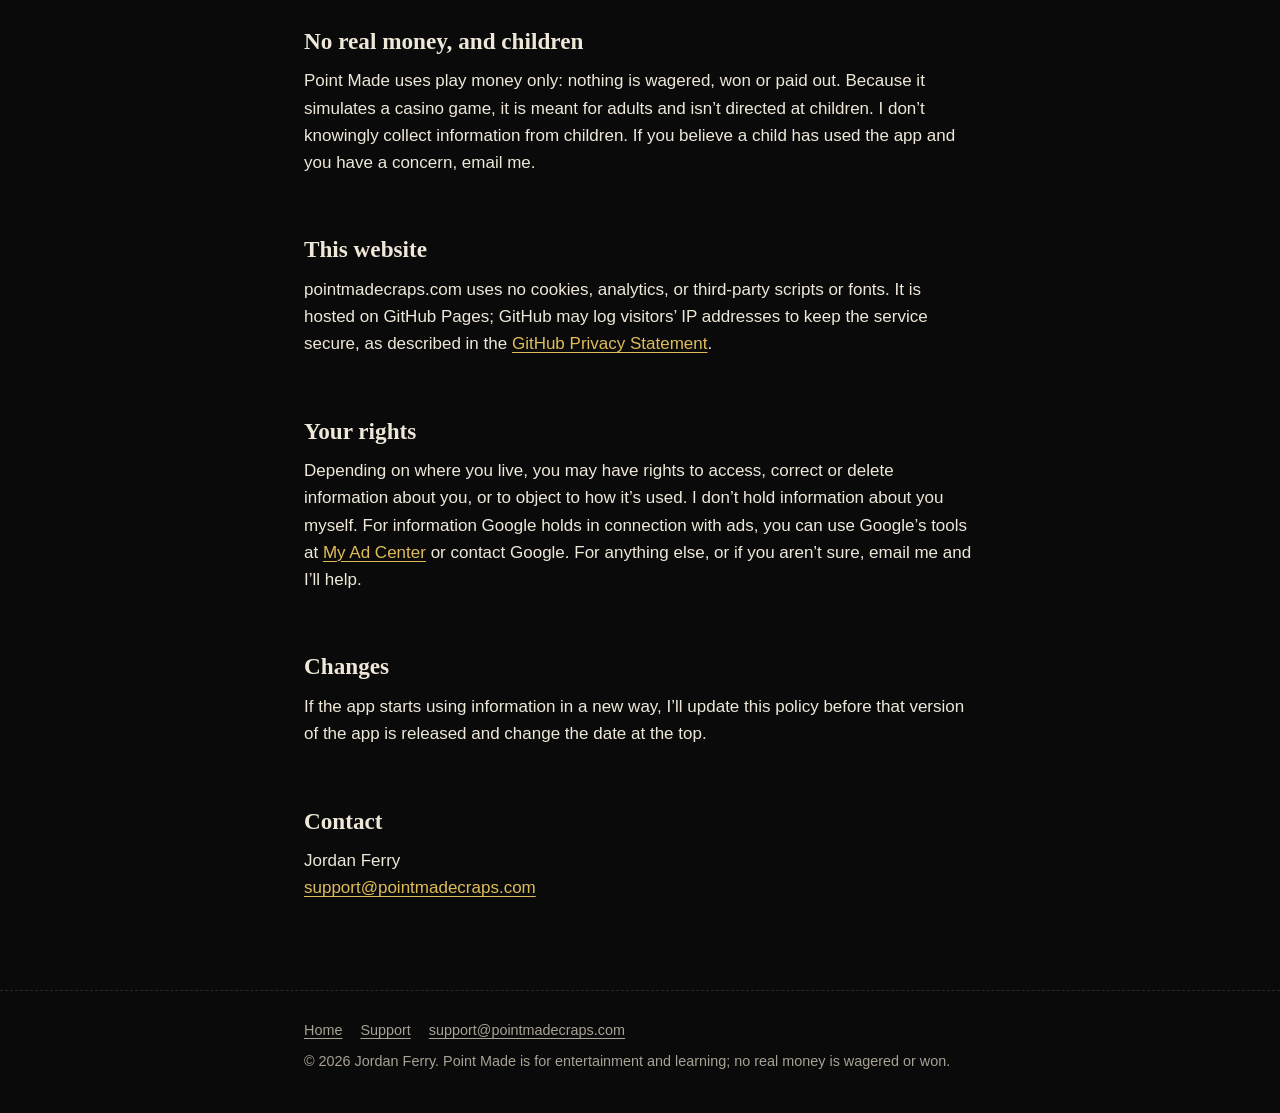
==== commit bab4e73f: "Table music: on the home page and in the privacy policy The Table mode mentions the three themed pla" ====
--- a/privacy/index.html
+++ b/privacy/index.html
@@ -32,7 +32,7 @@
 
   <main id="main">
     <div class="column">
-      <p class="updated">Last updated 22 November 2026</p>
+      <p class="updated">Last updated 24 November 2026</p>
 
       <p>Point Made: Learn &amp; Play Craps (“Point Made”, “the app”) is made by Jordan Ferry, an independent developer (“I”, “me”). This policy explains what information the app uses, who handles it, and the choices you have.</p>
 
@@ -70,8 +70,17 @@
       </ul>
       <p>This data is stored by Apple in your private iCloud storage. I can’t see it. To stop syncing, turn off iCloud for Point Made in Settings › [your name] › iCloud. To delete what’s stored there, use Settings › [your name] › iCloud › Manage Account Storage.</p>
 
+      <h2>Table music and Apple Music</h2>
+      <p>Table music is off unless you choose a theme in Settings. When you do, the app asks for access to Apple Music, and with it, it:</p>
+      <ul>
+        <li>asks Apple Music whether your account can play songs, so it can tell you if it can’t;</li>
+        <li>looks up the songs on its own lists in the Apple Music catalog, and plays them while you’re at a table; and</li>
+        <li>adds one of its playlists to your Apple Music library, but only when you tap Save to my Apple Music.</li>
+      </ul>
+      <p>It doesn’t read your library, your playlists or what you listen to, and nothing about your music comes to me. Apple handles Apple Music under <a href="https://www.apple.com/legal/privacy/">Apple’s Privacy Policy</a>. To stop it, choose Off under Table music, or turn off Media &amp; Apple Music for Point Made in the Settings app.</p>
+
       <h2>On your device only</h2>
-      <p>A game in progress, your daily allowance and credits, and settings such as sound and haptics are kept only on your device. Deleting the app deletes them.</p>
+      <p>A game in progress, your daily allowance and credits, and settings such as sound, haptics and table music are kept only on your device. Deleting the app deletes them.</p>
 
       <h2>Sharing a result</h2>
       <p>When you share a simulation result, it goes through the iOS share sheet to wherever you choose to send it. The app doesn’t send it anywhere else.</p>
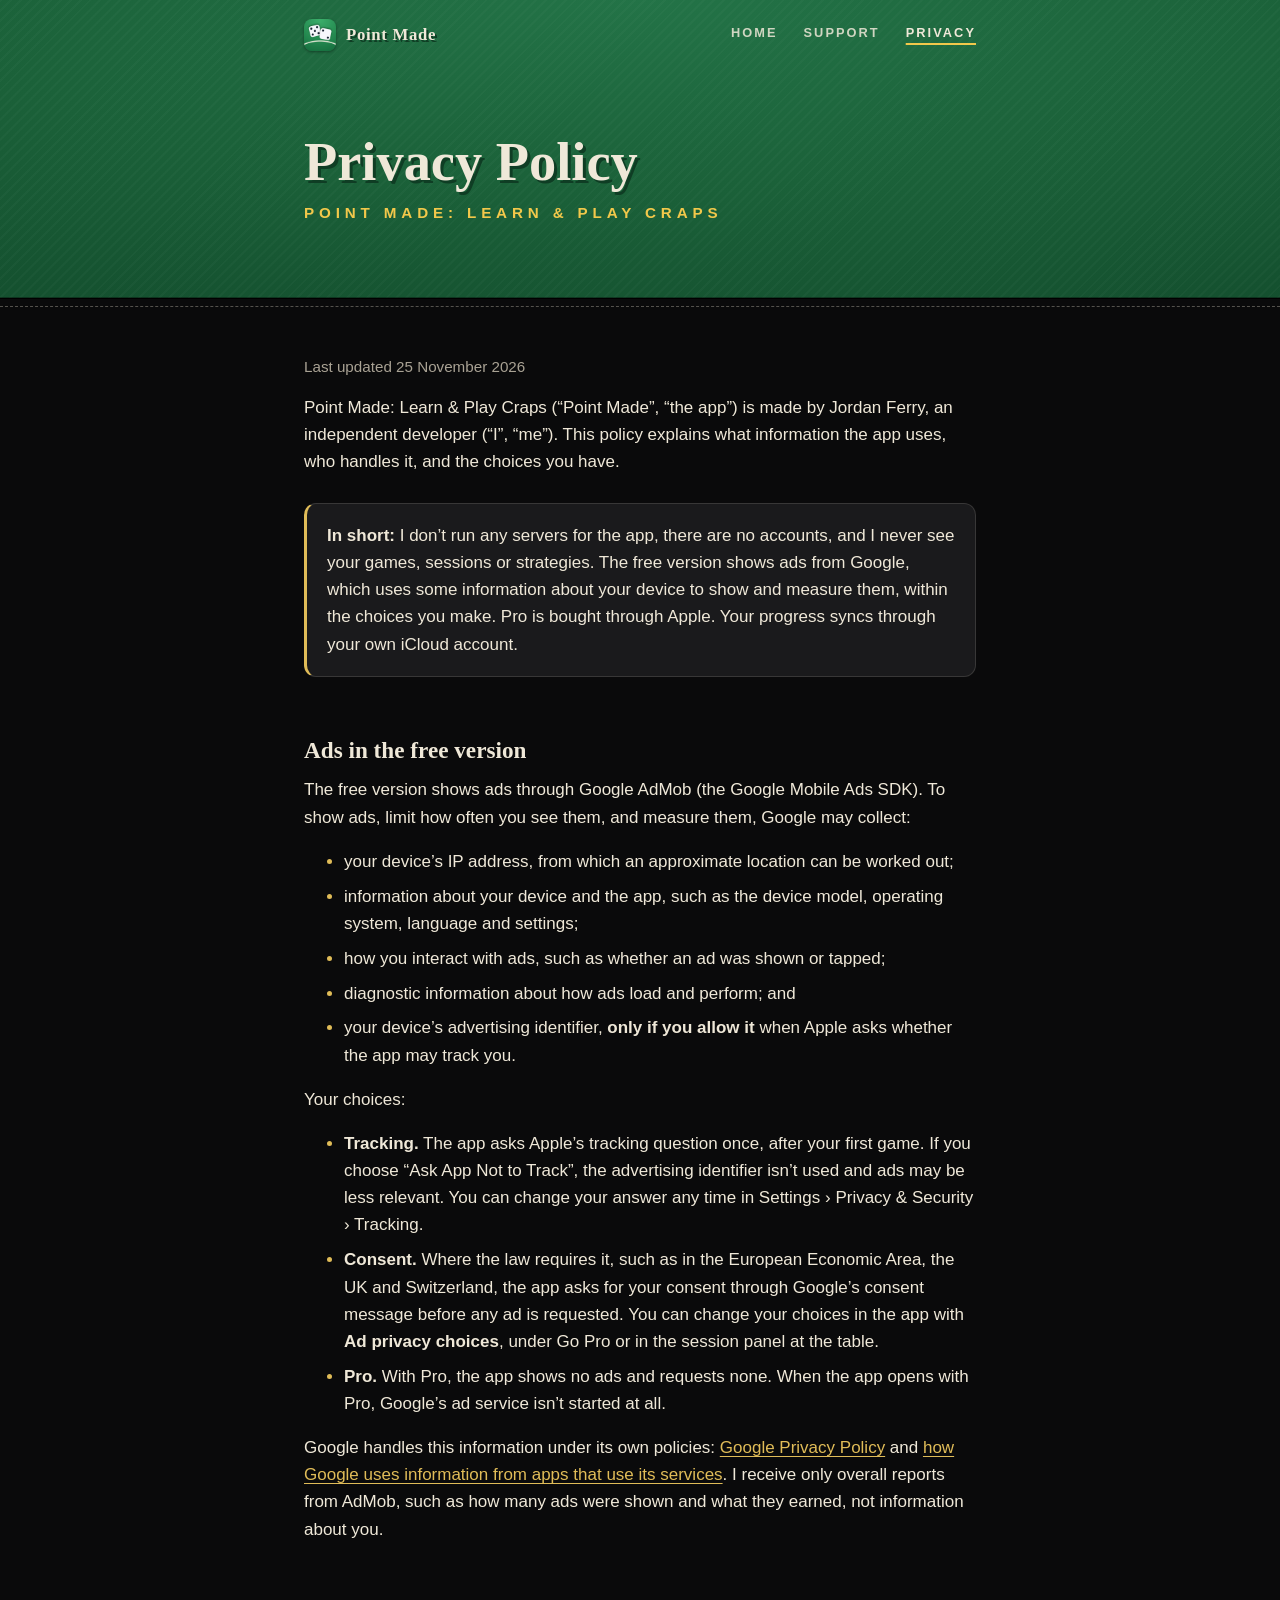
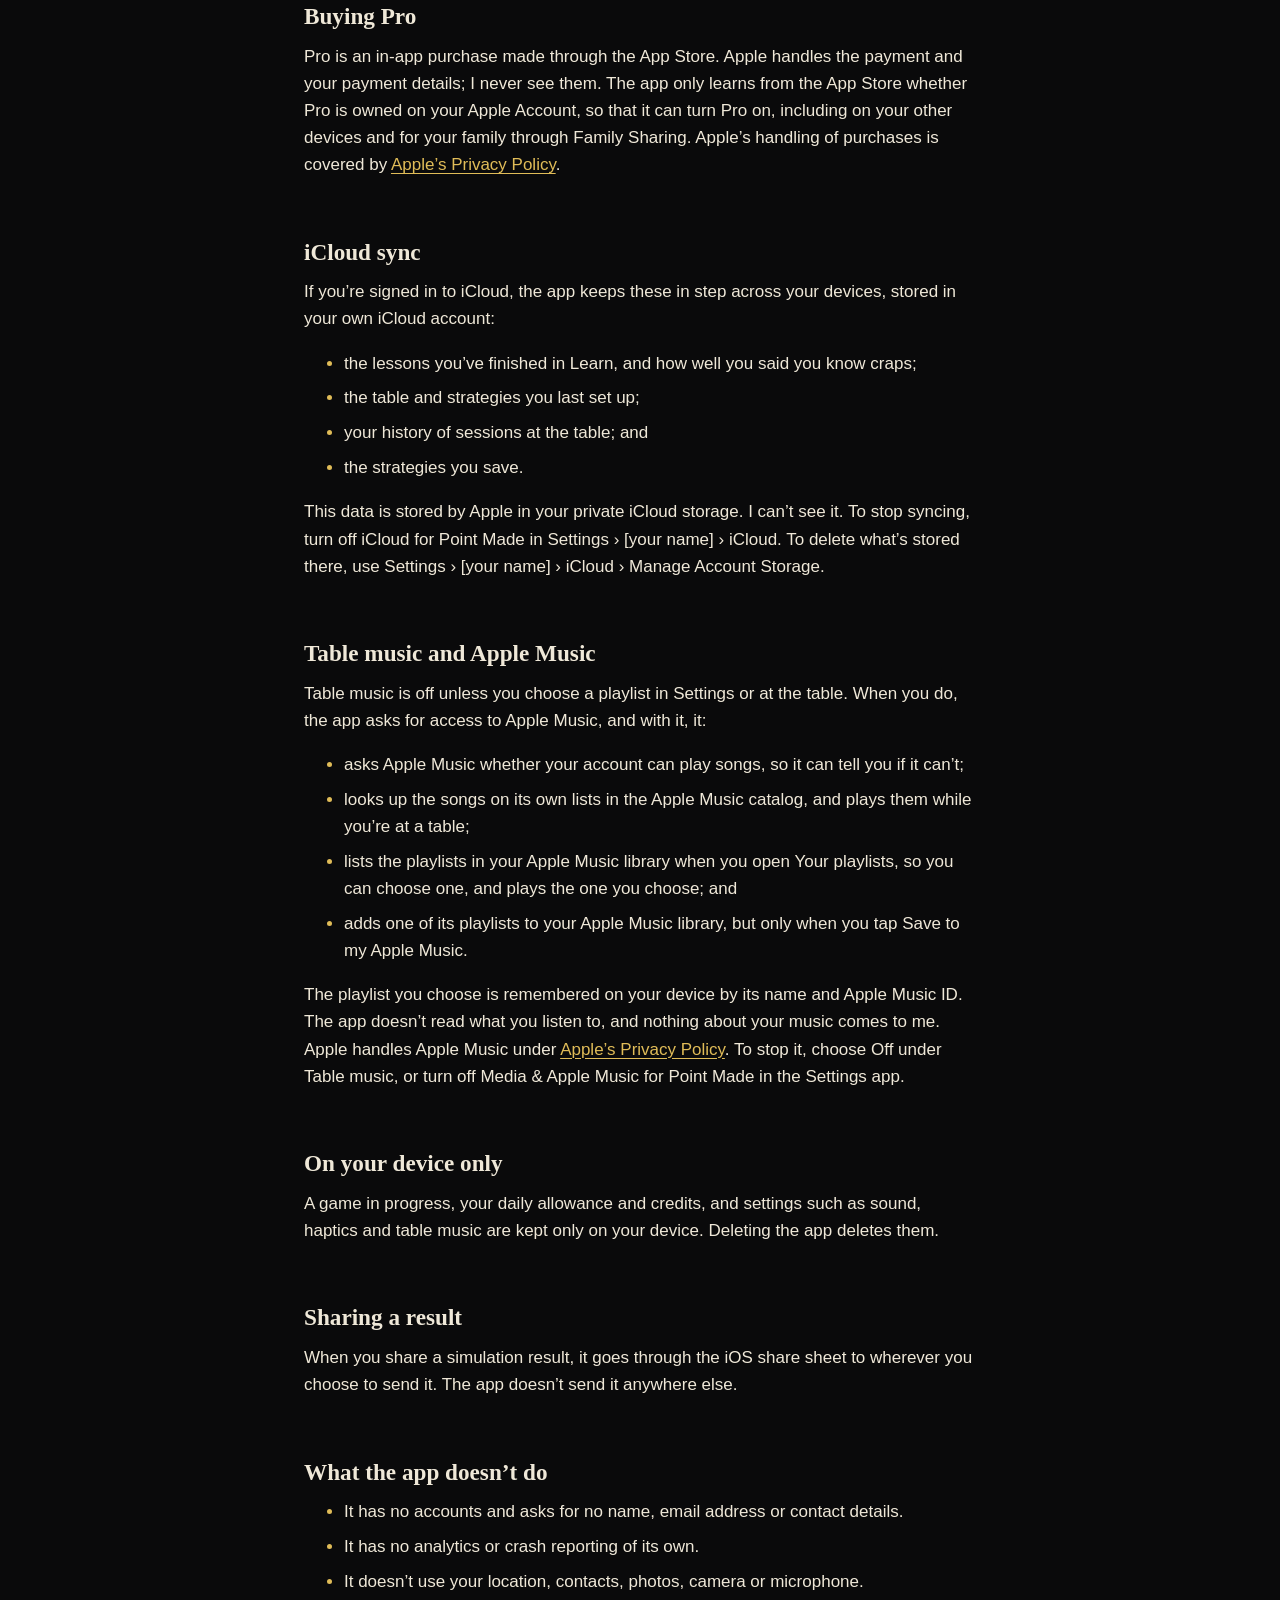
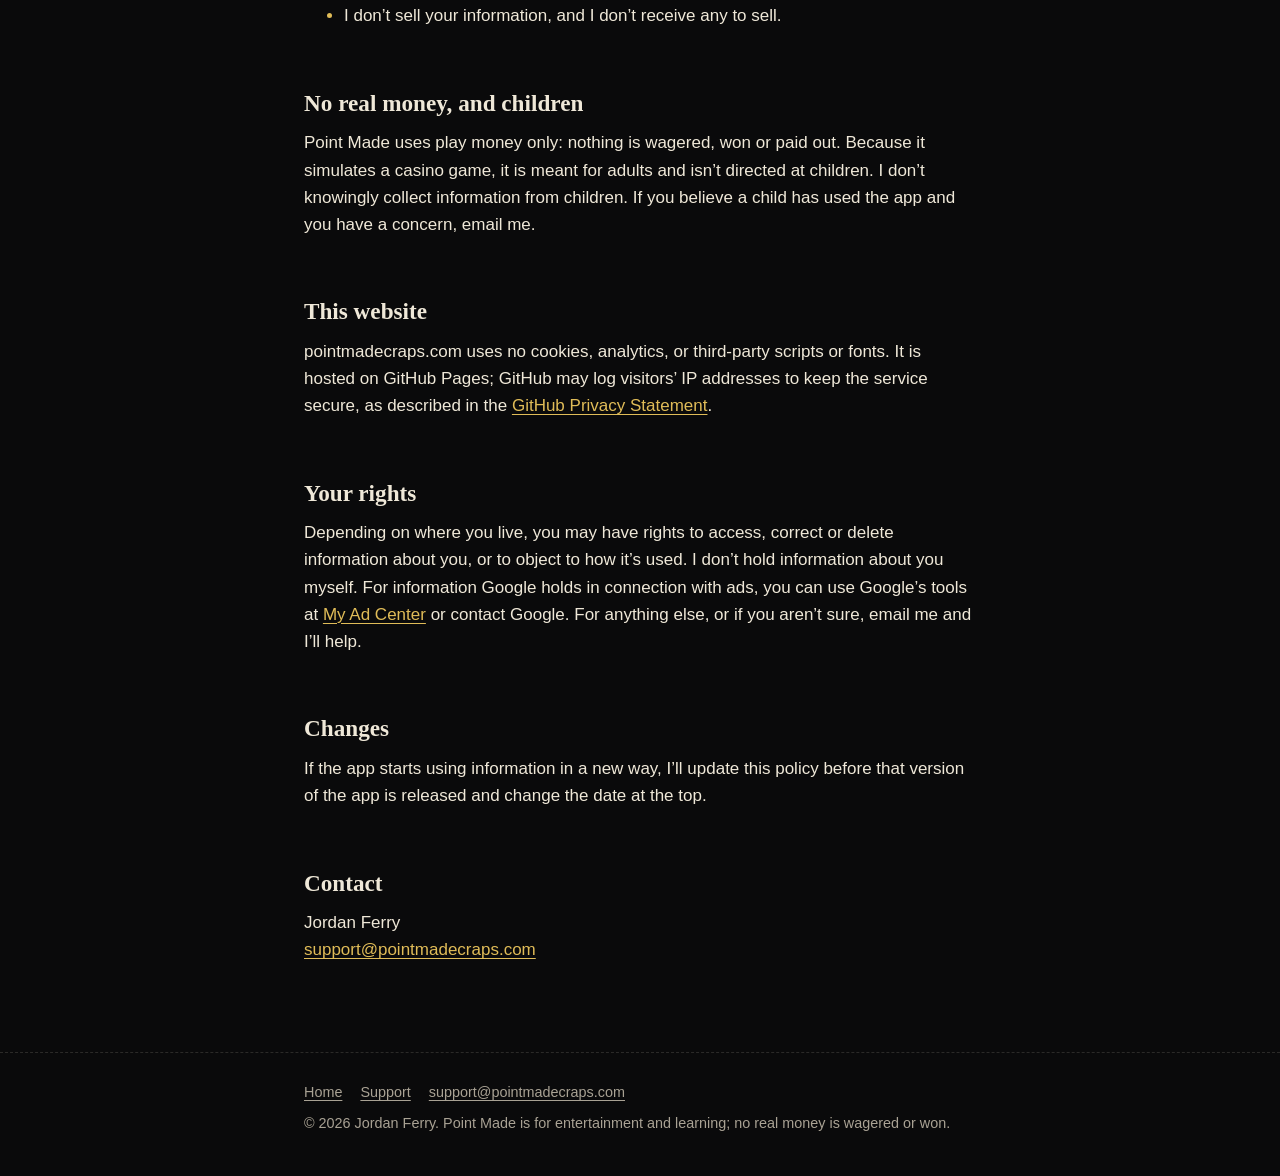
==== commit 4db36310: "Table music can play the player's own playlists The privacy page now says the app lists the playlist" ====
--- a/privacy/index.html
+++ b/privacy/index.html
@@ -32,7 +32,7 @@
 
   <main id="main">
     <div class="column">
-      <p class="updated">Last updated 24 November 2026</p>
+      <p class="updated">Last updated 25 November 2026</p>
 
       <p>Point Made: Learn &amp; Play Craps (“Point Made”, “the app”) is made by Jordan Ferry, an independent developer (“I”, “me”). This policy explains what information the app uses, who handles it, and the choices you have.</p>
 
@@ -71,13 +71,14 @@
       <p>This data is stored by Apple in your private iCloud storage. I can’t see it. To stop syncing, turn off iCloud for Point Made in Settings › [your name] › iCloud. To delete what’s stored there, use Settings › [your name] › iCloud › Manage Account Storage.</p>
 
       <h2>Table music and Apple Music</h2>
-      <p>Table music is off unless you choose a theme in Settings. When you do, the app asks for access to Apple Music, and with it, it:</p>
+      <p>Table music is off unless you choose a playlist in Settings or at the table. When you do, the app asks for access to Apple Music, and with it, it:</p>
       <ul>
         <li>asks Apple Music whether your account can play songs, so it can tell you if it can’t;</li>
-        <li>looks up the songs on its own lists in the Apple Music catalog, and plays them while you’re at a table; and</li>
+        <li>looks up the songs on its own lists in the Apple Music catalog, and plays them while you’re at a table;</li>
+        <li>lists the playlists in your Apple Music library when you open Your playlists, so you can choose one, and plays the one you choose; and</li>
         <li>adds one of its playlists to your Apple Music library, but only when you tap Save to my Apple Music.</li>
       </ul>
-      <p>It doesn’t read your library, your playlists or what you listen to, and nothing about your music comes to me. Apple handles Apple Music under <a href="https://www.apple.com/legal/privacy/">Apple’s Privacy Policy</a>. To stop it, choose Off under Table music, or turn off Media &amp; Apple Music for Point Made in the Settings app.</p>
+      <p>The playlist you choose is remembered on your device by its name and Apple Music ID. The app doesn’t read what you listen to, and nothing about your music comes to me. Apple handles Apple Music under <a href="https://www.apple.com/legal/privacy/">Apple’s Privacy Policy</a>. To stop it, choose Off under Table music, or turn off Media &amp; Apple Music for Point Made in the Settings app.</p>
 
       <h2>On your device only</h2>
       <p>A game in progress, your daily allowance and credits, and settings such as sound, haptics and table music are kept only on your device. Deleting the app deletes them.</p>
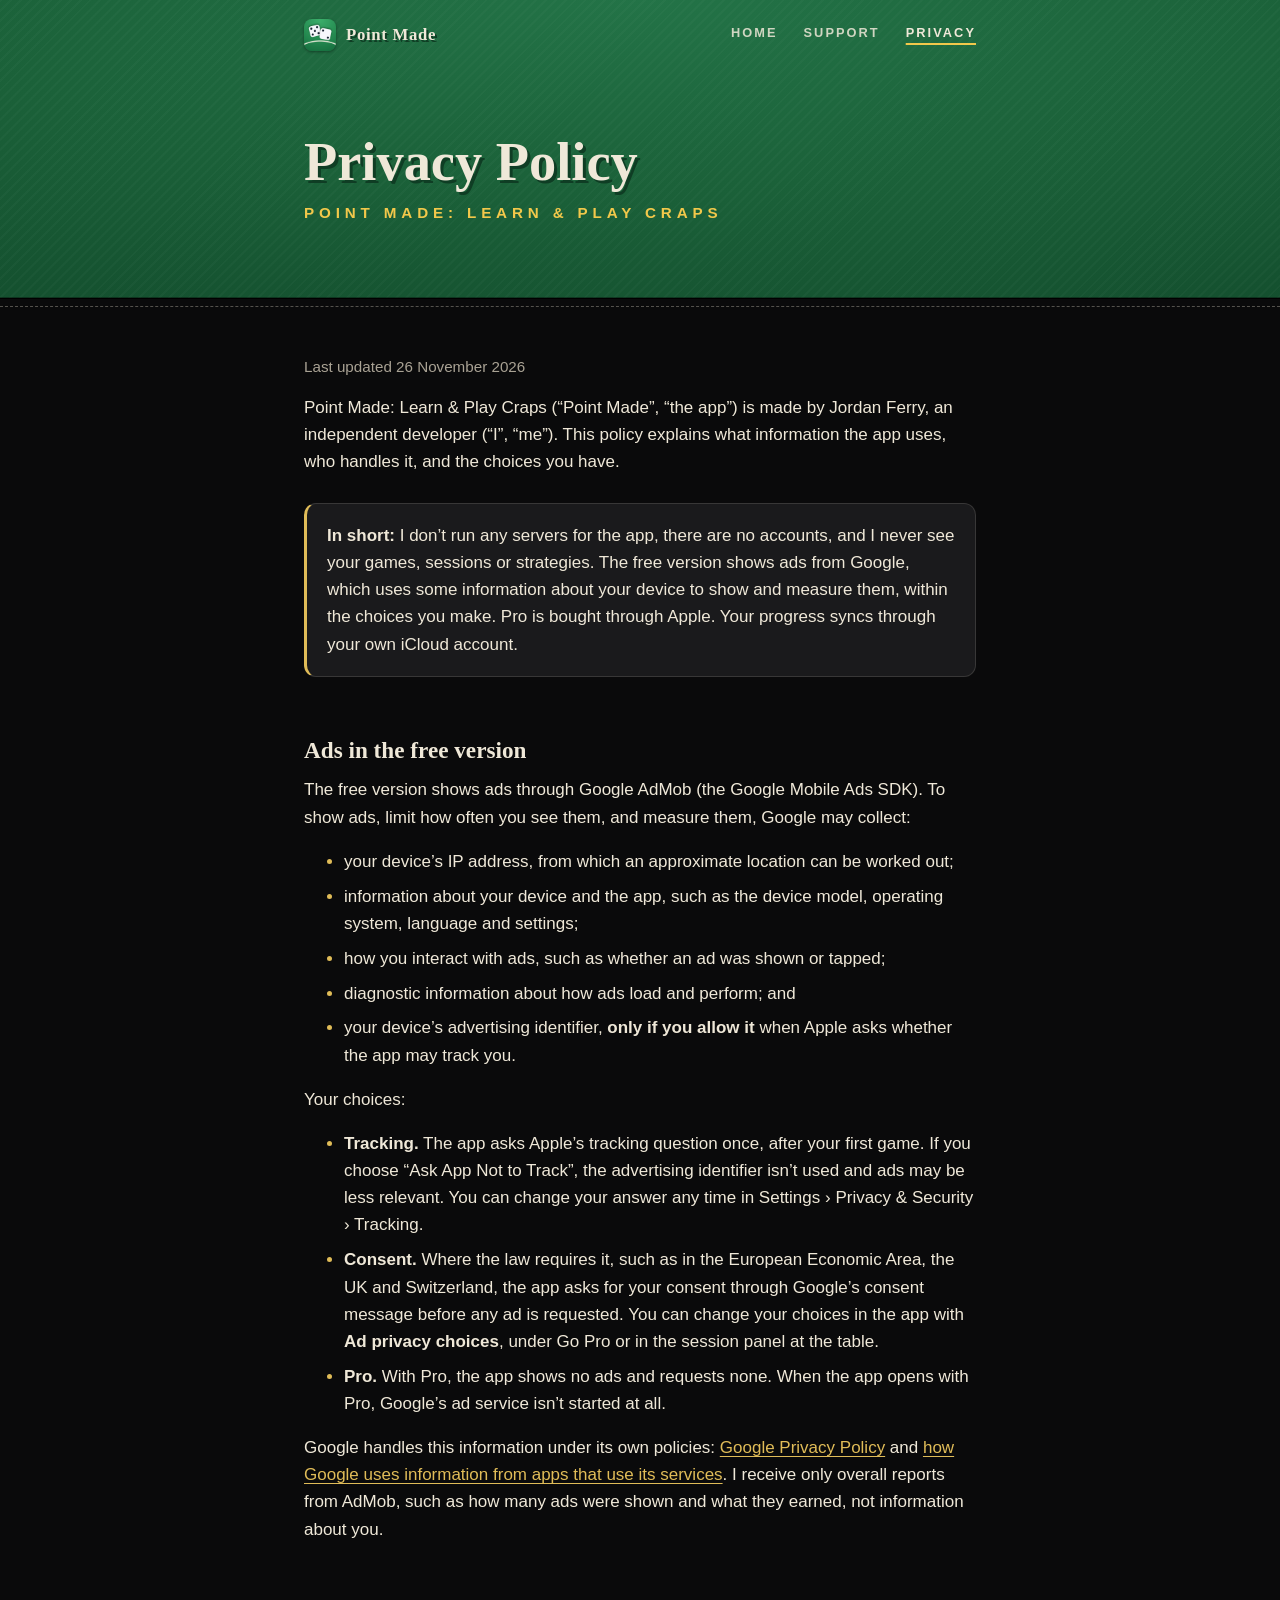
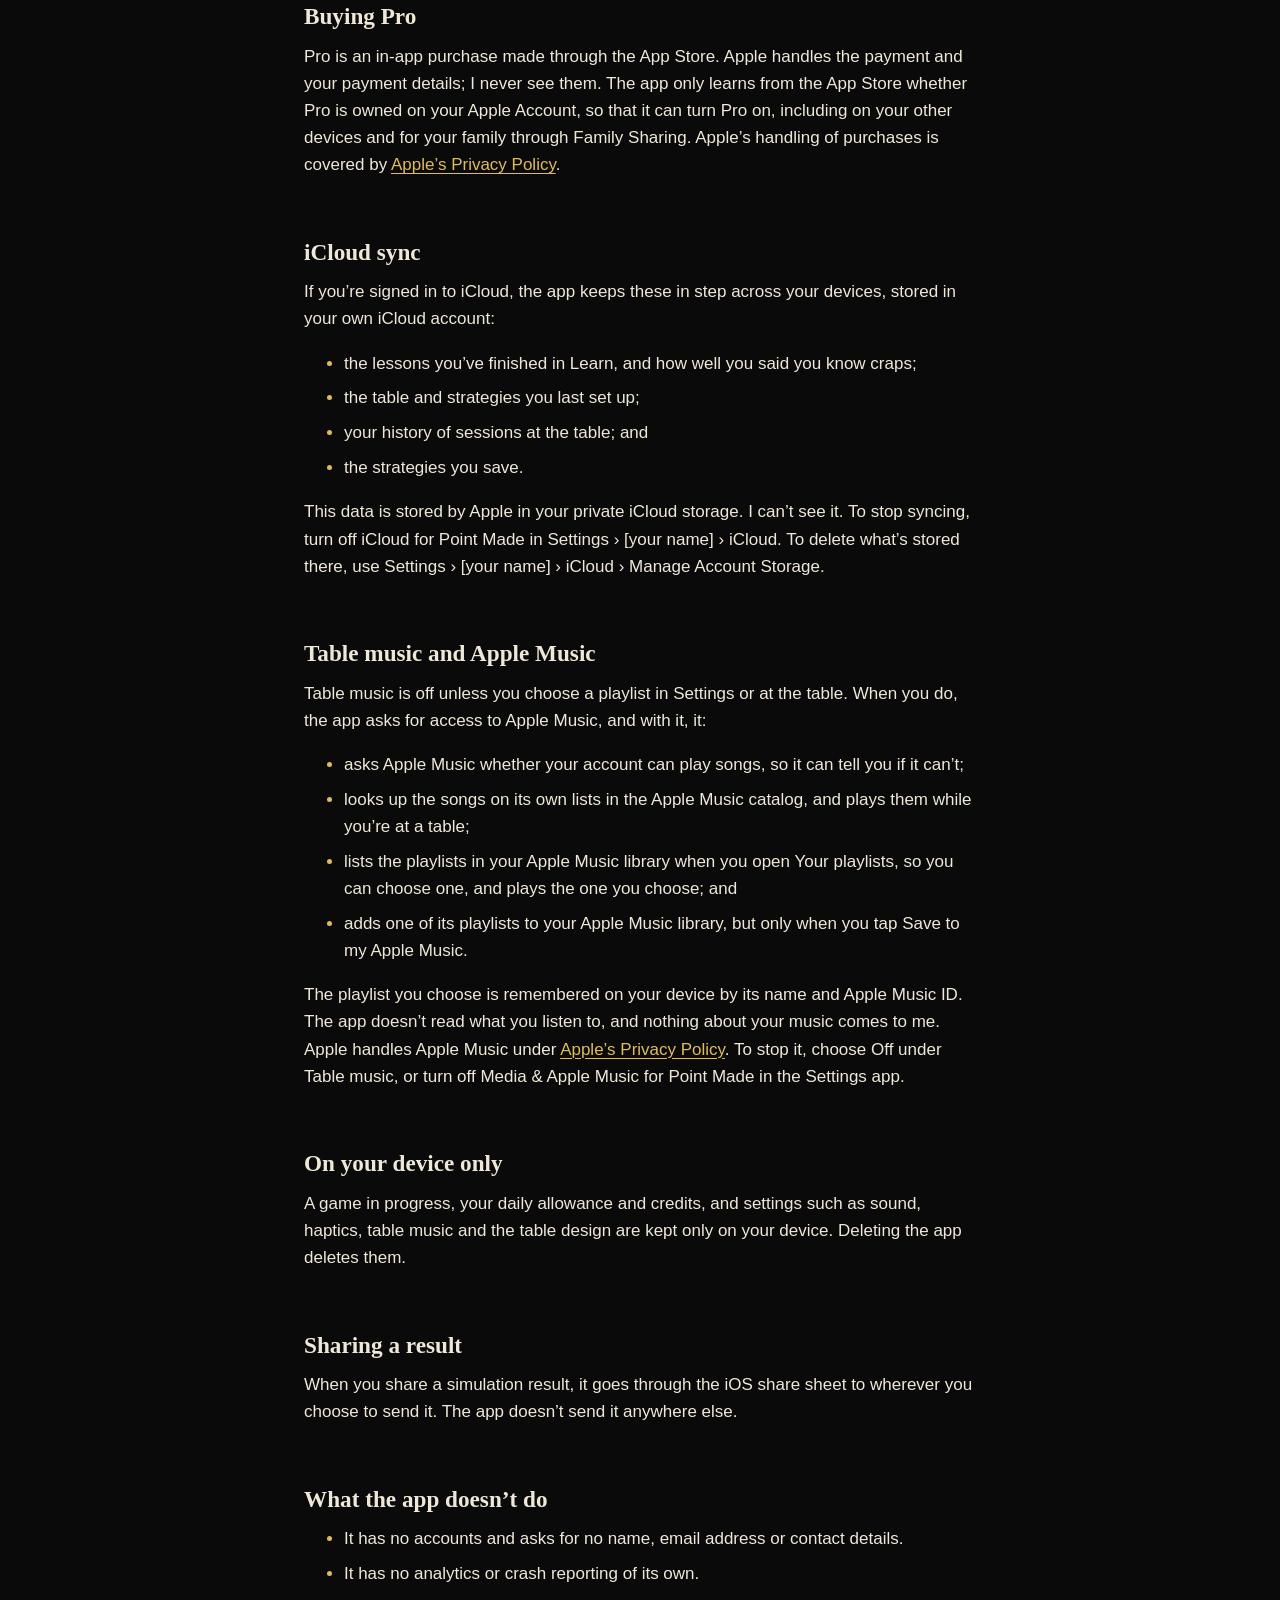
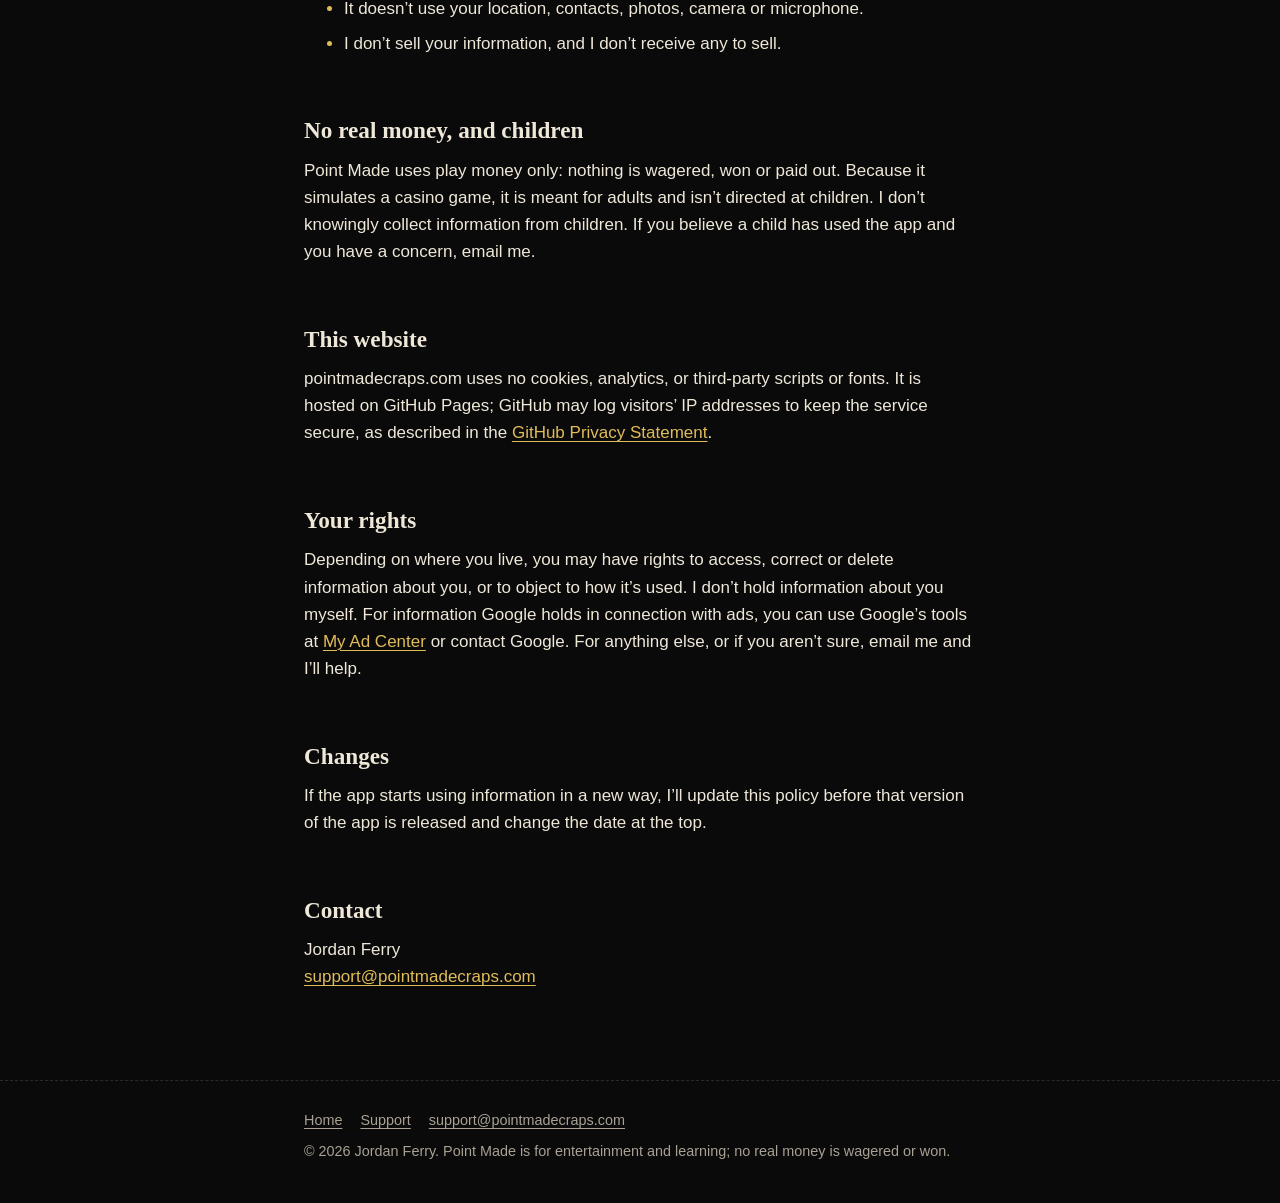
==== commit 9f98af28: "Table designs: Pro adds six, tried on before buying The home page and support FAQ say what Pro now i" ====
--- a/privacy/index.html
+++ b/privacy/index.html
@@ -32,7 +32,7 @@
 
   <main id="main">
     <div class="column">
-      <p class="updated">Last updated 25 November 2026</p>
+      <p class="updated">Last updated 26 November 2026</p>
 
       <p>Point Made: Learn &amp; Play Craps (“Point Made”, “the app”) is made by Jordan Ferry, an independent developer (“I”, “me”). This policy explains what information the app uses, who handles it, and the choices you have.</p>
 
@@ -81,7 +81,7 @@
       <p>The playlist you choose is remembered on your device by its name and Apple Music ID. The app doesn’t read what you listen to, and nothing about your music comes to me. Apple handles Apple Music under <a href="https://www.apple.com/legal/privacy/">Apple’s Privacy Policy</a>. To stop it, choose Off under Table music, or turn off Media &amp; Apple Music for Point Made in the Settings app.</p>
 
       <h2>On your device only</h2>
-      <p>A game in progress, your daily allowance and credits, and settings such as sound, haptics and table music are kept only on your device. Deleting the app deletes them.</p>
+      <p>A game in progress, your daily allowance and credits, and settings such as sound, haptics, table music and the table design are kept only on your device. Deleting the app deletes them.</p>
 
       <h2>Sharing a result</h2>
       <p>When you share a simulation result, it goes through the iOS share sheet to wherever you choose to send it. The app doesn’t send it anywhere else.</p>
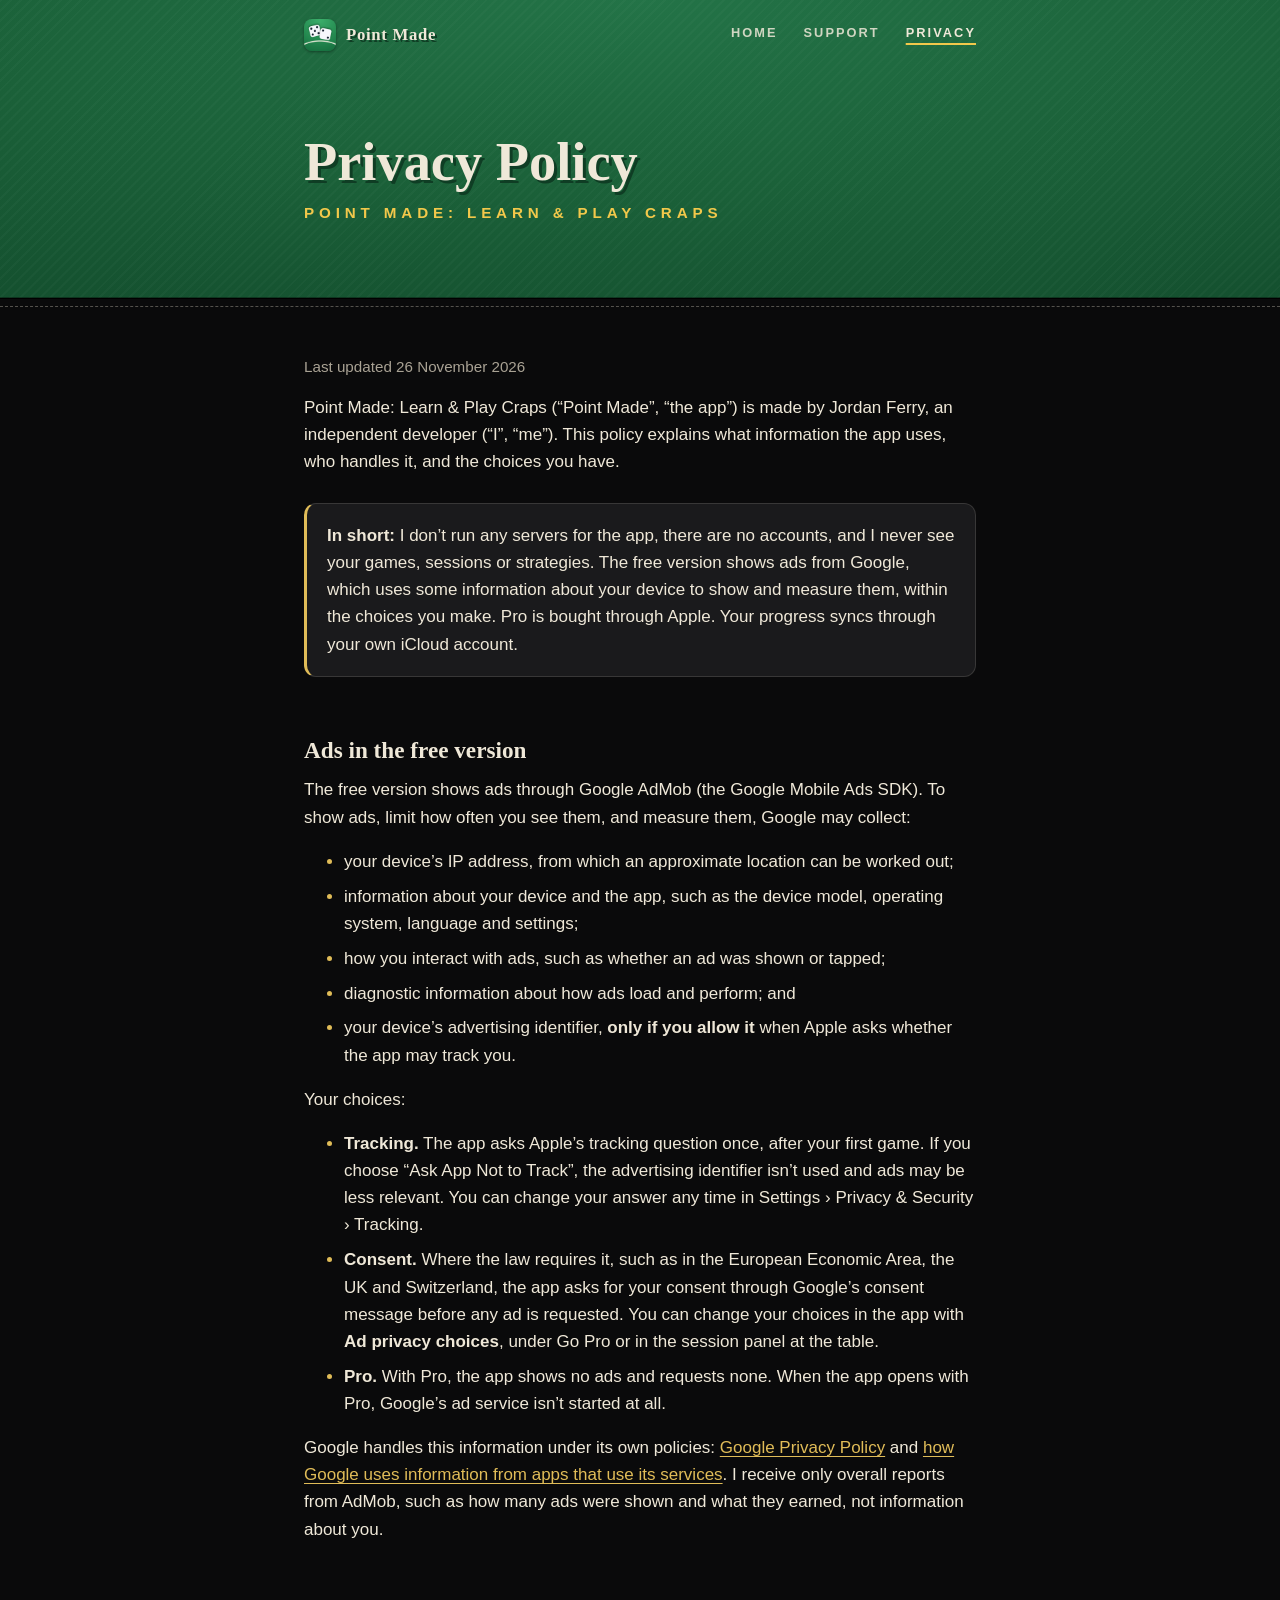
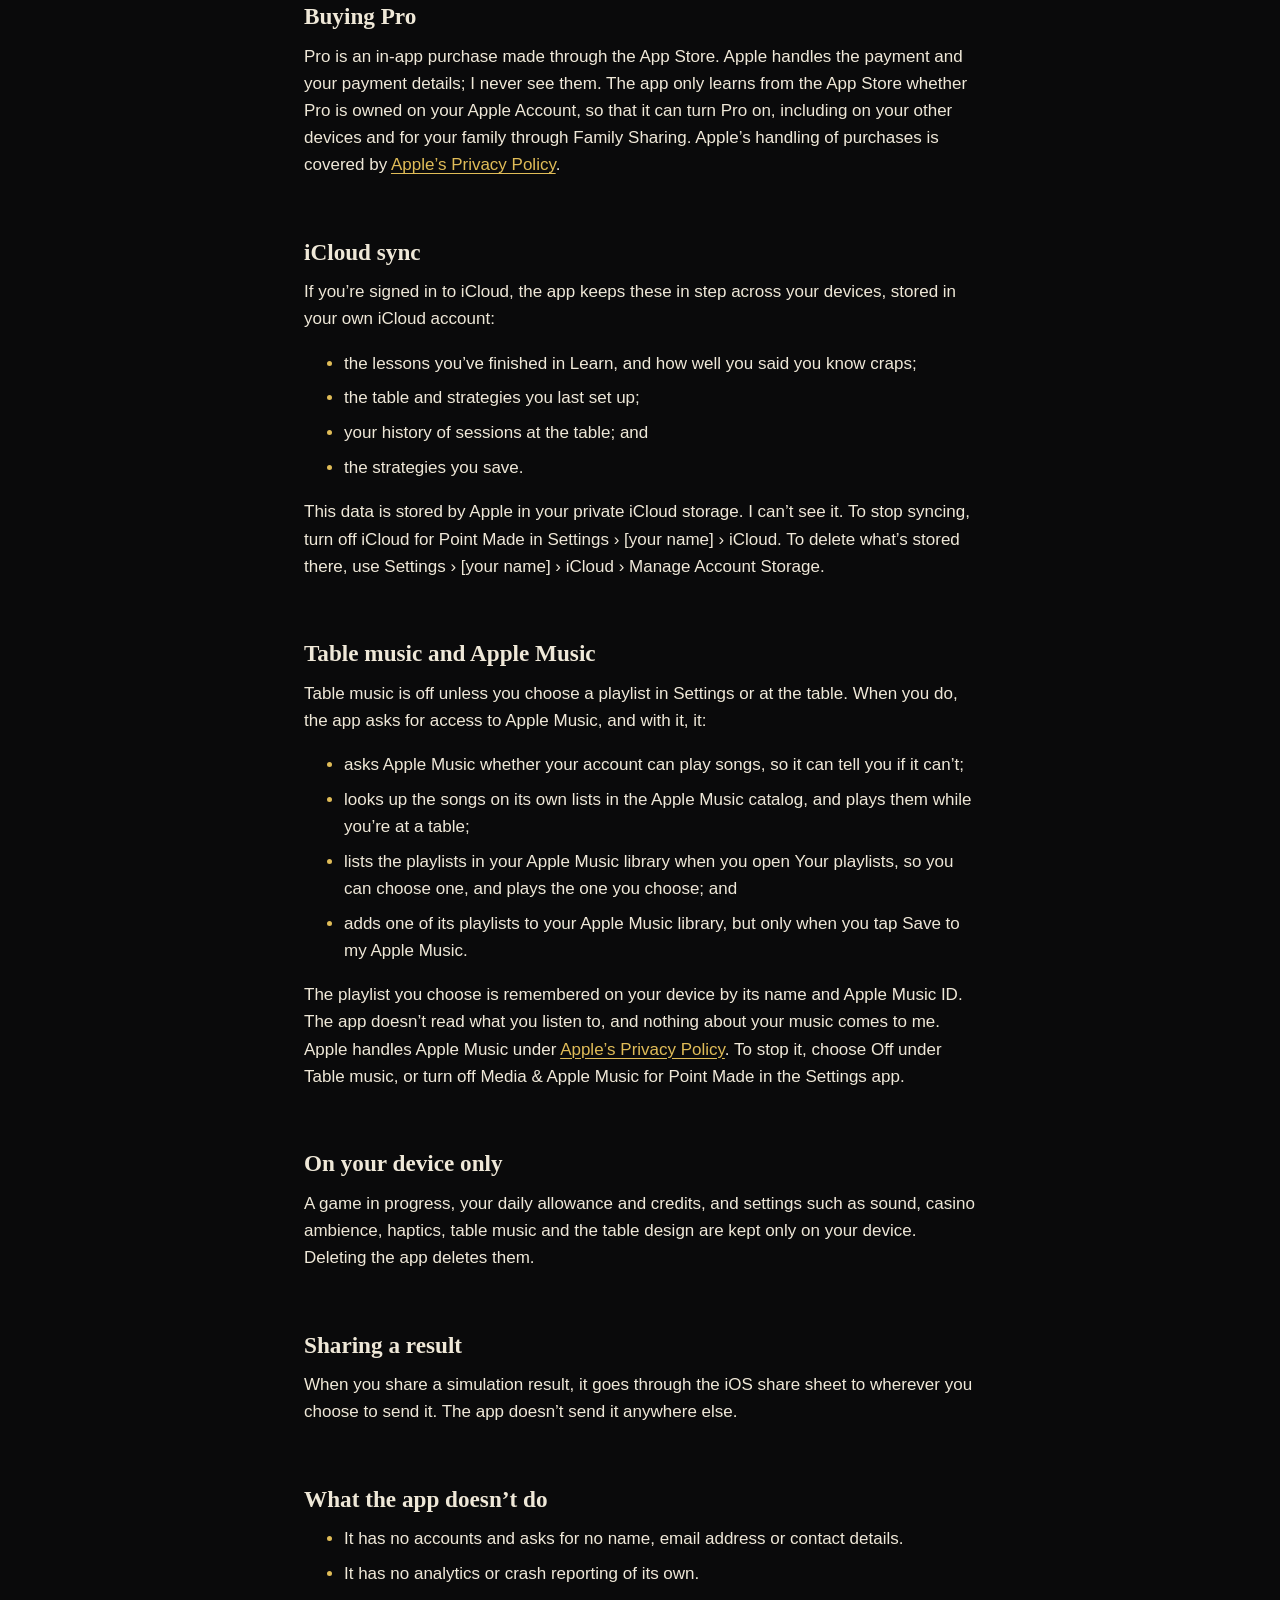
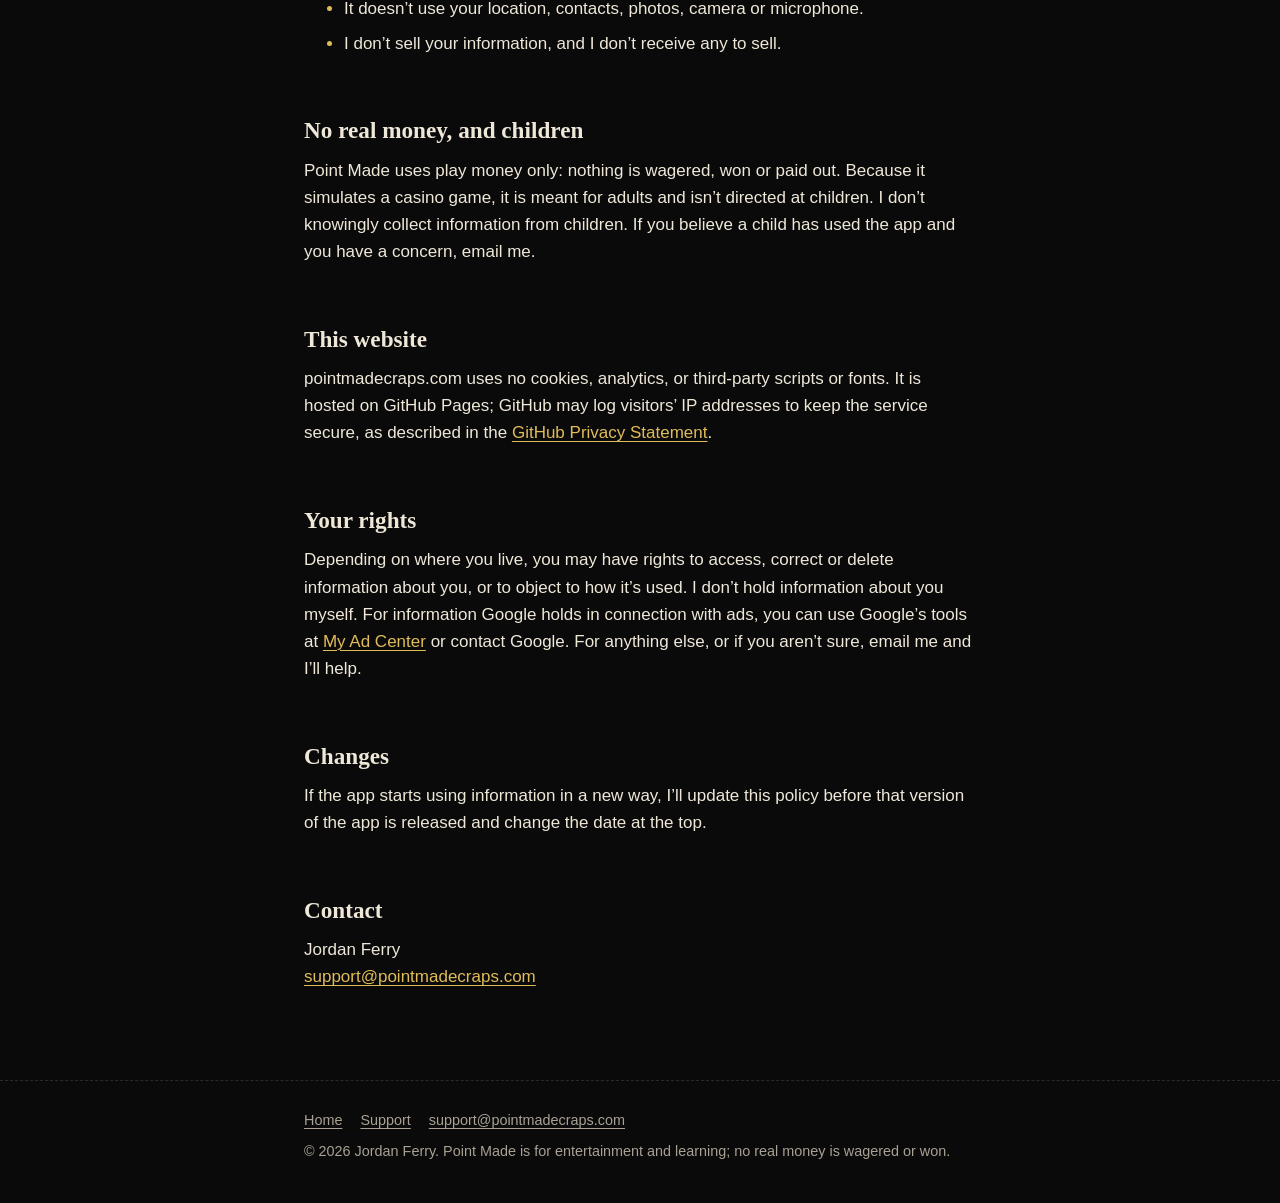
==== commit 70e1b38c: "Recorded table sounds and casino ambience The home page mentions the recorded dice and chips and the" ====
--- a/privacy/index.html
+++ b/privacy/index.html
@@ -81,7 +81,7 @@
       <p>The playlist you choose is remembered on your device by its name and Apple Music ID. The app doesn’t read what you listen to, and nothing about your music comes to me. Apple handles Apple Music under <a href="https://www.apple.com/legal/privacy/">Apple’s Privacy Policy</a>. To stop it, choose Off under Table music, or turn off Media &amp; Apple Music for Point Made in the Settings app.</p>
 
       <h2>On your device only</h2>
-      <p>A game in progress, your daily allowance and credits, and settings such as sound, haptics, table music and the table design are kept only on your device. Deleting the app deletes them.</p>
+      <p>A game in progress, your daily allowance and credits, and settings such as sound, casino ambience, haptics, table music and the table design are kept only on your device. Deleting the app deletes them.</p>
 
       <h2>Sharing a result</h2>
       <p>When you share a simulation result, it goes through the iOS share sheet to wherever you choose to send it. The app doesn’t send it anywhere else.</p>
